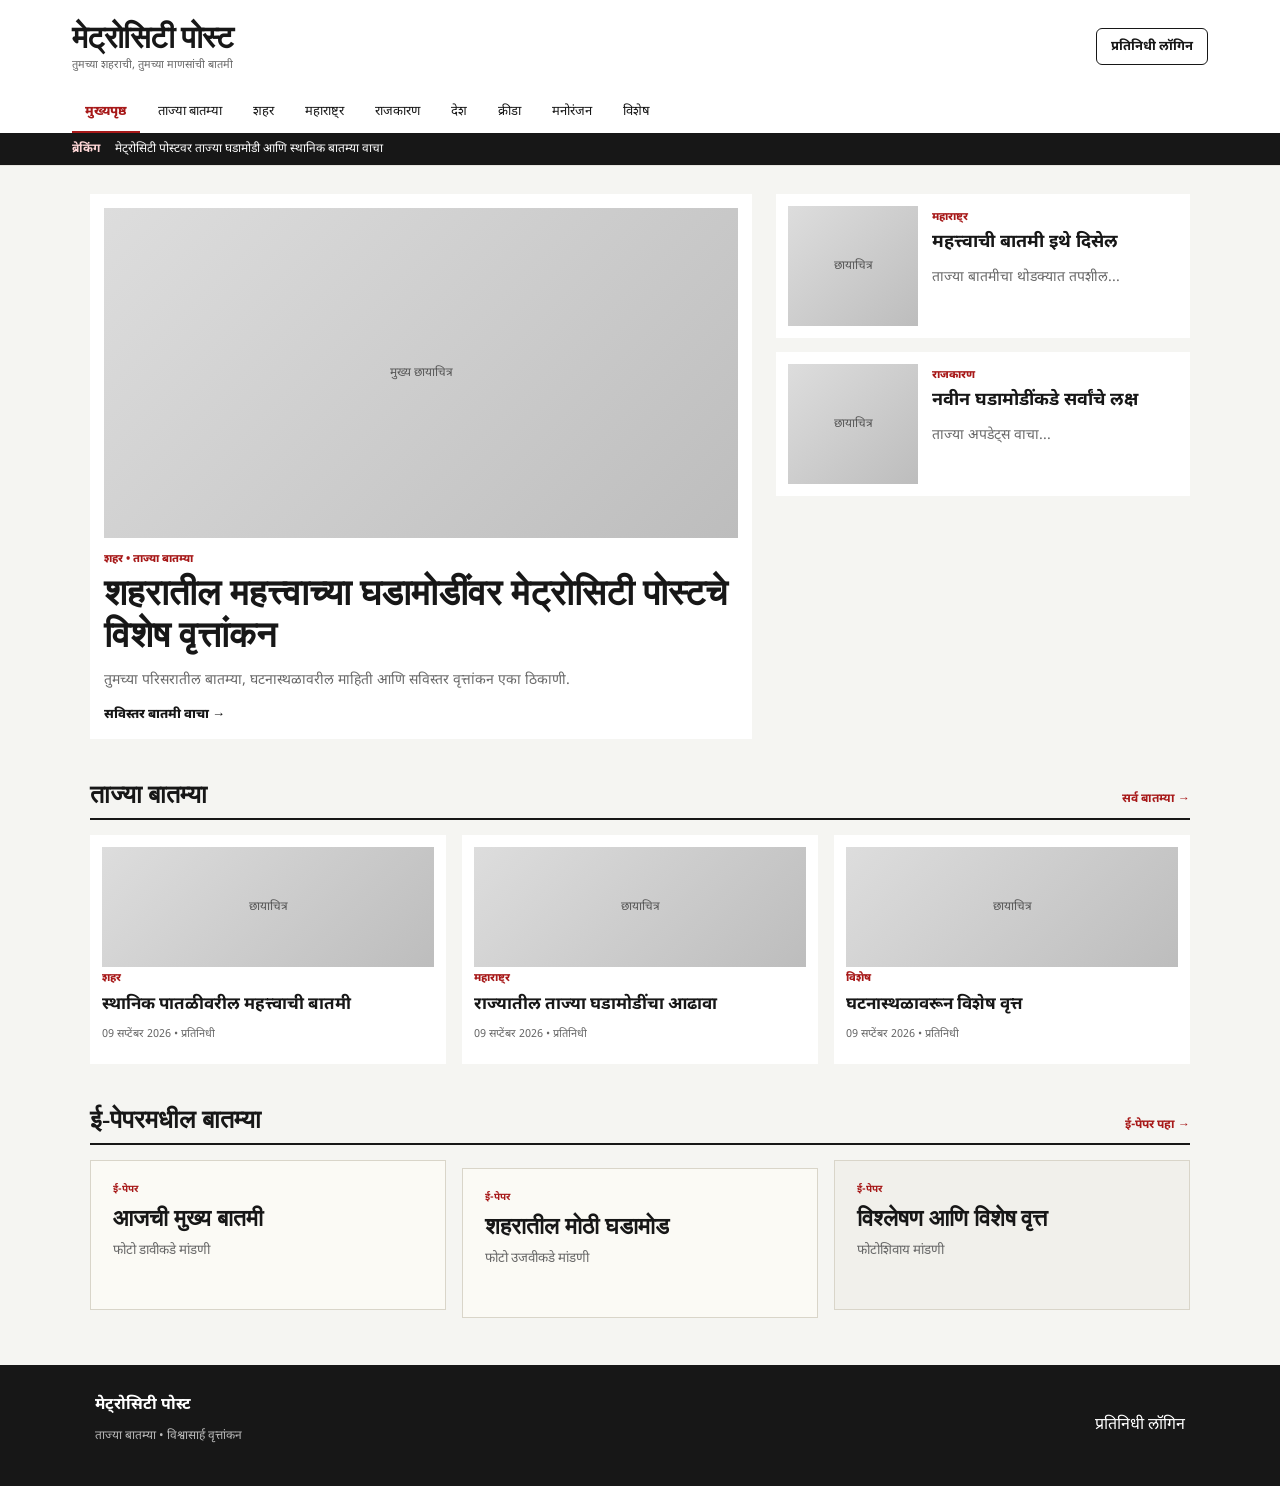
==== index.html @ 1b4fdc9a "Add files via upload" ====
<!doctype html>
<html lang="mr">
<head>
  <meta charset="utf-8">
  <meta name="viewport" content="width=device-width, initial-scale=1">
  <title>मेट्रोसिटी पोस्ट — ताज्या मराठी बातम्या</title>
  <meta name="description" content="मेट्रोसिटी पोस्ट — ताज्या मराठी बातम्या, ई-पेपर आणि सविस्तर वृत्तांकन.">
  <link rel="stylesheet" href="styles.css">
</head>
<body>
<header class="site-header">
  <div class="topbar">
    <button class="menu-btn" aria-label="मेनू" onclick="document.body.classList.toggle('nav-open')">☰</button>
    <a class="brand" href="index.html">
      <span class="brand-main">मेट्रोसिटी पोस्ट</span>
      <span class="brand-tag">तुमच्या शहराची, तुमच्या माणसांची बातमी</span>
    </a>
    <a class="reporter-btn" href="login.html">प्रतिनिधी लॉगिन</a>
  </div>
  <nav class="nav">
    <a class="active" href="index.html">मुख्यपृष्ठ</a>
    <a href="#">ताज्या बातम्या</a><a href="#">शहर</a><a href="#">महाराष्ट्र</a>
    <a href="#">राजकारण</a><a href="#">देश</a><a href="#">क्रीडा</a>
    <a href="#">मनोरंजन</a><a href="#">विशेष</a>
  </nav>
  <div class="breaking"><b>ब्रेकिंग</b><span>मेट्रोसिटी पोस्टवर ताज्या घडामोडी आणि स्थानिक बातम्या वाचा</span></div>
</header>

<main class="container">
  <section class="hero-grid">
    <article class="lead-card">
      <div class="photo-placeholder tall">मुख्य छायाचित्र</div>
      <div class="eyebrow">शहर • ताज्या बातम्या</div>
      <h1>शहरातील महत्त्वाच्या घडामोडींवर मेट्रोसिटी पोस्टचे विशेष वृत्तांकन</h1>
      <p>तुमच्या परिसरातील बातम्या, घटनास्थळावरील माहिती आणि सविस्तर वृत्तांकन एका ठिकाणी.</p>
      <a class="read-link" href="article.html">सविस्तर बातमी वाचा →</a>
    </article>
    <div class="side-news">
      <article class="mini-card"><div class="photo-placeholder">छायाचित्र</div><div><span class="eyebrow">महाराष्ट्र</span><h2>महत्त्वाची बातमी इथे दिसेल</h2><p>ताज्या बातमीचा थोडक्यात तपशील...</p></div></article>
      <article class="mini-card"><div class="photo-placeholder">छायाचित्र</div><div><span class="eyebrow">राजकारण</span><h2>नवीन घडामोडींकडे सर्वांचे लक्ष</h2><p>ताज्या अपडेट्स वाचा...</p></div></article>
    </div>
  </section>

  <section class="section">
    <div class="section-head"><h2>ताज्या बातम्या</h2><a href="#">सर्व बातम्या →</a></div>
    <div class="news-grid">
      <article class="news-card"><div class="photo-placeholder">छायाचित्र</div><span class="eyebrow">शहर</span><h3>स्थानिक पातळीवरील महत्त्वाची बातमी</h3><p>09 सप्टेंबर 2026 • प्रतिनिधी</p></article>
      <article class="news-card"><div class="photo-placeholder">छायाचित्र</div><span class="eyebrow">महाराष्ट्र</span><h3>राज्यातील ताज्या घडामोडींचा आढावा</h3><p>09 सप्टेंबर 2026 • प्रतिनिधी</p></article>
      <article class="news-card"><div class="photo-placeholder">छायाचित्र</div><span class="eyebrow">विशेष</span><h3>घटनास्थळावरून विशेष वृत्त</h3><p>09 सप्टेंबर 2026 • प्रतिनिधी</p></article>
    </div>
  </section>

  <section class="section">
    <div class="section-head"><h2>ई-पेपरमधील बातम्या</h2><a href="#">ई-पेपर पहा →</a></div>
    <div class="paper-strip">
      <div class="paper-mini"><span>ई-पेपर</span><strong>आजची मुख्य बातमी</strong><small>फोटो डावीकडे मांडणी</small></div>
      <div class="paper-mini alt"><span>ई-पेपर</span><strong>शहरातील मोठी घडामोड</strong><small>फोटो उजवीकडे मांडणी</small></div>
      <div class="paper-mini no-photo"><span>ई-पेपर</span><strong>विश्लेषण आणि विशेष वृत्त</strong><small>फोटोशिवाय मांडणी</small></div>
    </div>
  </section>
</main>

<footer><div><strong>मेट्रोसिटी पोस्ट</strong><p>ताज्या बातम्या • विश्वासार्ह वृत्तांकन</p></div><a href="login.html">प्रतिनिधी लॉगिन</a></footer>
<script src="script.js"></script>
</body>
</html>
---- styles.css ----
@import url('https://fonts.googleapis.com/css2?family=Noto+Sans+Devanagari:wght@400;500;600;700;800&display=swap');
:root{--ink:#171717;--muted:#686868;--line:#e7e5e0;--paper:#fbfaf5;--accent:#a71919;--bg:#f5f5f2}
*{box-sizing:border-box}body{margin:0;background:var(--bg);color:var(--ink);font-family:"Noto Sans Devanagari",sans-serif}a{text-decoration:none;color:inherit}.site-header{background:#fff;border-bottom:1px solid var(--line);position:sticky;top:0;z-index:10}.topbar{max-width:1180px;margin:auto;min-height:92px;display:flex;align-items:center;justify-content:space-between;padding:16px 22px}.brand{display:flex;flex-direction:column}.brand-main{font-family:Georgia,serif;font-size:31px;font-weight:800;letter-spacing:-1px}.brand-tag{font-size:11px;color:var(--muted);margin-top:2px}.reporter-btn,.admin-head>a{border:1px solid var(--ink);padding:9px 14px;border-radius:6px;font-size:13px;font-weight:700}.nav{max-width:1180px;margin:auto;display:flex;gap:5px;overflow:auto;padding:0 22px}.nav a{white-space:nowrap;padding:11px 13px;font-size:13px}.nav a.active{color:var(--accent);font-weight:800;border-bottom:2px solid var(--accent)}.breaking{background:var(--ink);color:#fff;display:flex;gap:15px;padding:8px calc((100% - 1136px)/2);font-size:12px}.breaking b{color:#ffd7d7}.container{max-width:1136px;margin:28px auto;padding:0 18px}.hero-grid{display:grid;grid-template-columns:1.6fr 1fr;gap:24px}.lead-card{background:#fff;padding:14px}.photo-placeholder{background:linear-gradient(135deg,#ddd,#bdbdbd);min-height:120px;display:grid;place-items:center;color:#555;font-size:12px}.tall{height:330px}.eyebrow{font-size:11px;color:var(--accent);font-weight:800;margin-top:14px}.lead-card h1{font-family:Georgia,serif;font-size:36px;line-height:1.16;margin:7px 0}.lead-card p,.mini-card p{color:var(--muted);font-size:14px}.read-link{font-size:13px;font-weight:800}.side-news{display:flex;flex-direction:column;gap:14px}.mini-card{background:#fff;padding:12px;display:grid;grid-template-columns:130px 1fr;gap:14px}.mini-card h2{font-size:18px;line-height:1.3;margin:4px 0}.section{margin-top:42px}.section-head{display:flex;justify-content:space-between;align-items:center;border-bottom:2px solid var(--ink);margin-bottom:15px}.section-head h2{font-family:Georgia,serif;margin:0 0 8px;font-size:25px}.section-head a{font-size:12px;color:var(--accent);font-weight:700}.news-grid{display:grid;grid-template-columns:repeat(3,1fr);gap:16px}.news-card{background:#fff;padding:12px}.news-card h3{font-size:17px;line-height:1.35;margin:6px 0}.news-card p{font-size:11px;color:var(--muted)}.paper-strip{display:grid;grid-template-columns:repeat(3,1fr);gap:16px}.paper-mini{background:var(--paper);border:1px solid #d9d5c9;padding:22px;min-height:150px;display:flex;flex-direction:column;gap:10px;font-family:Georgia,serif}.paper-mini span{font:700 10px "Noto Sans Devanagari";color:var(--accent)}.paper-mini strong{font-size:23px}.paper-mini small{font-family:"Noto Sans Devanagari";color:#666}.paper-mini.alt{transform:translateY(8px)}.paper-mini.no-photo{background:#f1f0eb}footer{margin-top:55px;background:#171717;color:#fff;padding:30px max(22px,calc((100% - 1090px)/2));display:flex;justify-content:space-between;align-items:center}footer p{font-size:12px;color:#bbb}.article-wrap{max-width:980px;margin:24px auto;padding:0 18px}.crumb{font-size:11px;color:var(--muted);margin-bottom:15px}.epaper{background:var(--paper);border:1px solid #d6d1c4;padding:30px 38px;box-shadow:0 8px 30px #00000012}.paper-mast{display:flex;justify-content:space-between;align-items:end;gap:15px}.paper-mast span{font:800 36px Georgia,serif}.paper-mast small{font-size:10px;color:#666}.paper-rule{border-top:4px double var(--ink);margin:10px 0 16px}.paper-kicker{font-size:10px;font-weight:800;color:var(--accent)}.epaper h1{font:800 42px/1.12 Georgia,serif;margin:7px 0}.paper-deck{font-size:15px;color:#555;border-bottom:1px solid #ccc;padding-bottom:14px}.paper-layout{display:grid;grid-template-columns:1.05fr 1fr;gap:22px;margin-top:18px}.paper-photo{min-height:270px;background:linear-gradient(135deg,#cfcfcf,#999);display:grid;place-items:center;color:#444;font-size:12px}.paper-copy{columns:2;column-gap:20px;font-family:Georgia,serif;font-size:15px;line-height:1.6}.paper-copy p{margin-top:0}.paper-meta{border-top:1px solid #bbb;margin-top:18px;padding-top:8px;font-size:10px}.share-row{display:flex;gap:8px;margin:15px 0}.share-row button,.admin-title button{border:1px solid #ccc;background:#fff;padding:9px 13px;border-radius:5px;font-family:inherit}.blog-article{background:#fff;padding:30px 34px}.blog-article h2{font:800 34px/1.25 Georgia,serif;margin:5px 0}.byline{font-size:12px;color:var(--muted)}.article-photo{height:330px;margin:20px 0}.blog-article p{font-size:16px;line-height:1.9}.related{margin-bottom:40px}.menu-btn{display:none}.login-page{min-height:100vh;display:grid;place-items:center;padding:20px}.login-card{background:#fff;width:min(420px,100%);padding:34px;border:1px solid var(--line);box-shadow:0 15px 45px #00000010}.login-brand{margin-bottom:30px}.login-card h1{font:800 29px Georgia,serif}.login-card p{color:var(--muted);font-size:13px}.login-card label,.editor label{display:block;font-size:12px;font-weight:700;margin:18px 0}.login-card input,.editor input,.editor select,.editor textarea{width:100%;margin-top:7px;padding:12px;border:1px solid #ccc;border-radius:5px;font:inherit;background:#fff}.primary{background:var(--ink);color:#fff;border:0;padding:12px 18px;border-radius:5px;font-family:inherit;font-weight:800;cursor:pointer}.login-card .primary{width:100%;margin:10px 0 20px}.login-card small{font-size:10px;color:#888}.admin-head{height:78px;background:#fff;border-bottom:1px solid var(--line);padding:0 24px;display:flex;align-items:center;justify-content:space-between}.admin-wrap{max-width:900px;margin:35px auto;padding:0 18px}.admin-title{display:flex;justify-content:space-between;align-items:center;margin-bottom:20px}.admin-title h1{font:800 32px Georgia,serif;margin:3px 0}.editor{background:#fff;padding:25px;border:1px solid var(--line)}.two{display:grid;grid-template-columns:1fr 1fr;gap:16px}.editor textarea{resize:vertical}fieldset{border:1px solid #ddd;padding:15px}.radio{display:inline-flex!important;align-items:center;gap:6px;margin:5px 15px 5px 0!important}.radio input{width:auto!important;margin:0!important}.publish-row{margin-top:20px}
@media(max-width:720px){.topbar{min-height:76px;padding:12px 15px}.brand-main{font-size:24px}.brand-tag{font-size:9px}.reporter-btn{font-size:10px;padding:8px}.menu-btn{display:block;background:none;border:0;font-size:22px}.nav{display:none;padding:8px 15px;flex-wrap:wrap}.nav-open .nav{display:flex}.nav a{padding:7px 9px}.breaking{padding:8px 15px}.container{margin-top:18px;padding:0 12px}.hero-grid{grid-template-columns:1fr}.tall{height:230px}.lead-card h1{font-size:28px}.mini-card{grid-template-columns:105px 1fr}.news-grid,.paper-strip{grid-template-columns:1fr}.paper-mini.alt{transform:none}.paper-mast{display:block}.paper-mast span{font-size:28px}.paper-mast small{display:block;margin-top:5px}.epaper{padding:18px 16px}.epaper h1{font-size:31px}.paper-layout{grid-template-columns:1fr}.paper-copy{columns:1}.paper-photo{min-height:210px}.blog-article{padding:22px 17px}.blog-article h2{font-size:27px}.article-photo{height:230px}.two{grid-template-columns:1fr}footer{padding:25px 18px}.admin-head{padding:0 15px}.admin-head .brand-main{font-size:21px}}
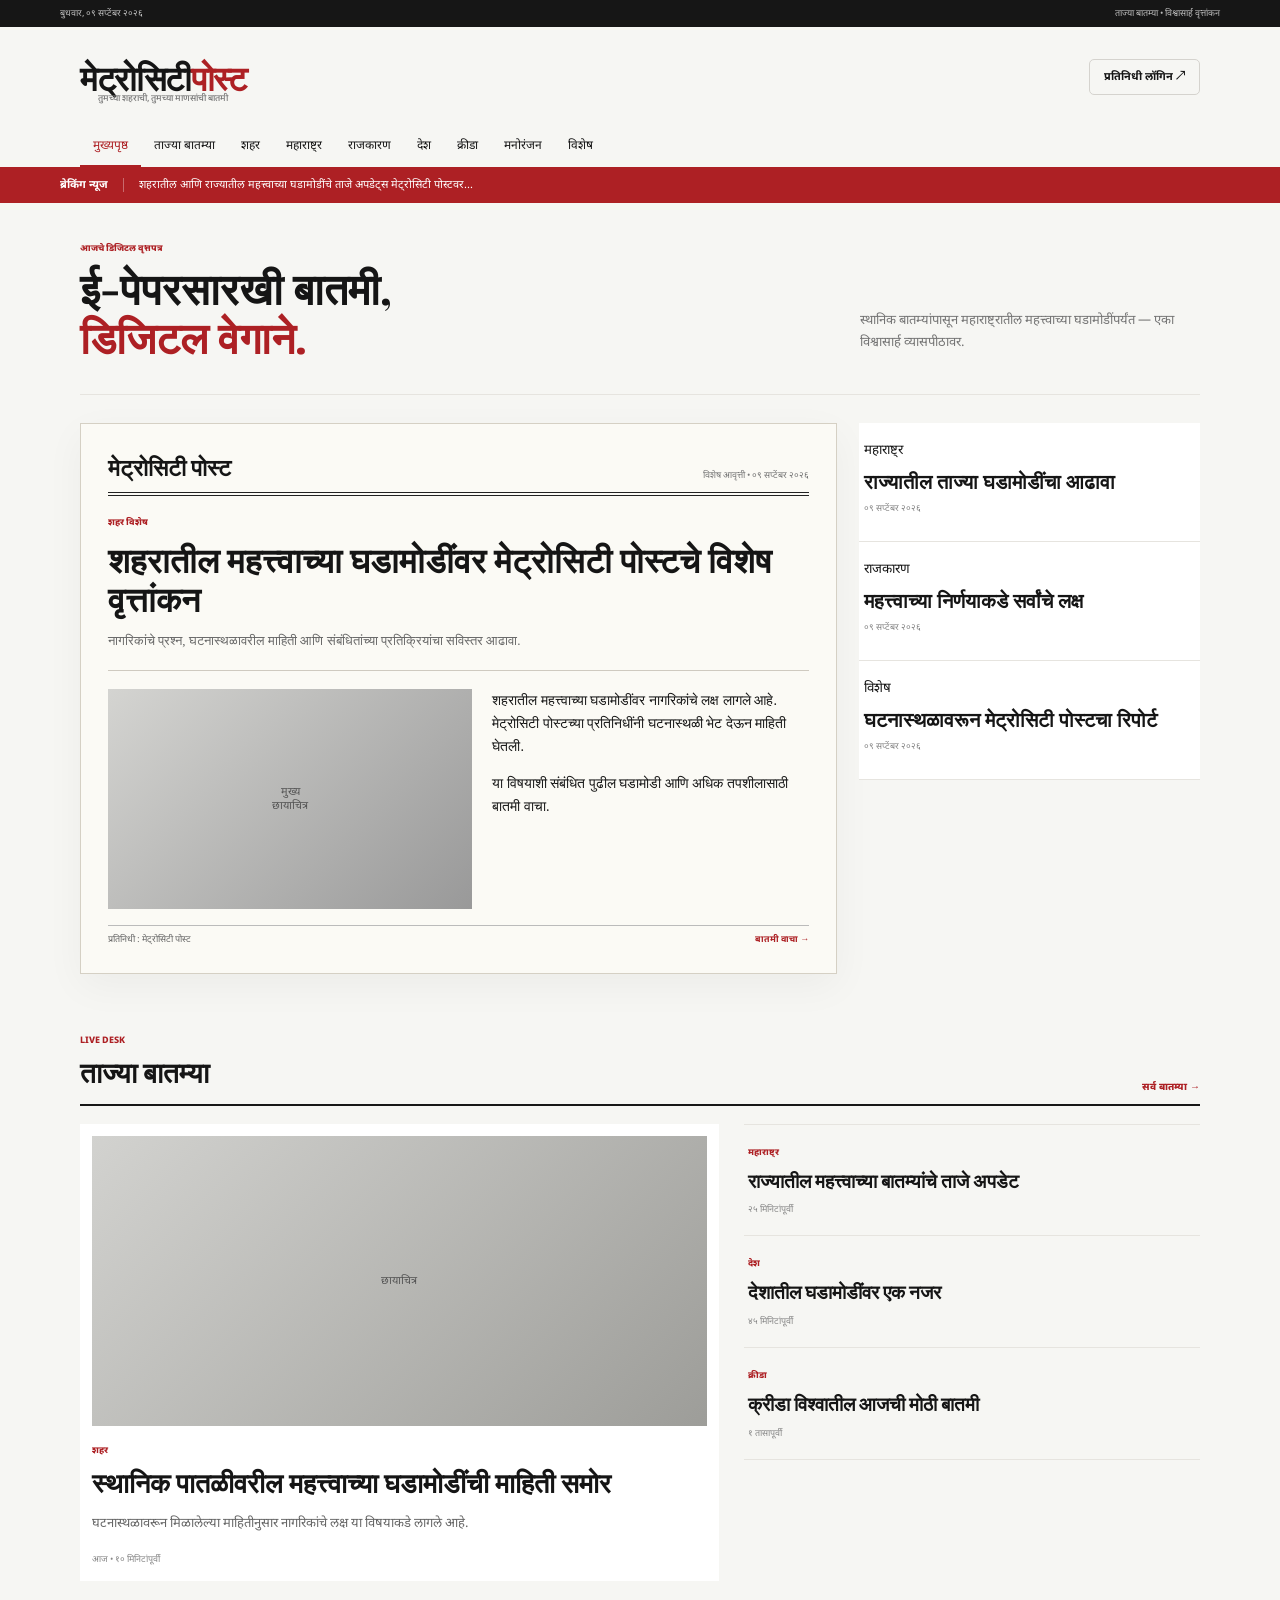
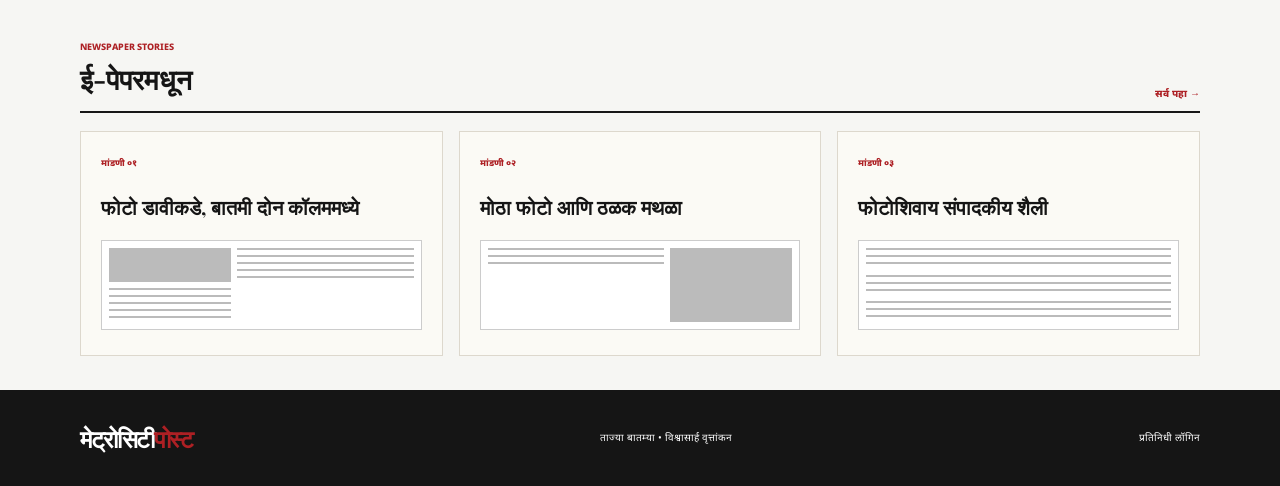
==== commit 32004835: "Add files via upload" ====
--- a/index.html
+++ b/index.html
@@ -1,66 +1,7 @@
-<!doctype html>
-<html lang="mr">
-<head>
-  <meta charset="utf-8">
-  <meta name="viewport" content="width=device-width, initial-scale=1">
-  <title>मेट्रोसिटी पोस्ट — ताज्या मराठी बातम्या</title>
-  <meta name="description" content="मेट्रोसिटी पोस्ट — ताज्या मराठी बातम्या, ई-पेपर आणि सविस्तर वृत्तांकन.">
-  <link rel="stylesheet" href="styles.css">
-</head>
-<body>
-<header class="site-header">
-  <div class="topbar">
-    <button class="menu-btn" aria-label="मेनू" onclick="document.body.classList.toggle('nav-open')">☰</button>
-    <a class="brand" href="index.html">
-      <span class="brand-main">मेट्रोसिटी पोस्ट</span>
-      <span class="brand-tag">तुमच्या शहराची, तुमच्या माणसांची बातमी</span>
-    </a>
-    <a class="reporter-btn" href="login.html">प्रतिनिधी लॉगिन</a>
-  </div>
-  <nav class="nav">
-    <a class="active" href="index.html">मुख्यपृष्ठ</a>
-    <a href="#">ताज्या बातम्या</a><a href="#">शहर</a><a href="#">महाराष्ट्र</a>
-    <a href="#">राजकारण</a><a href="#">देश</a><a href="#">क्रीडा</a>
-    <a href="#">मनोरंजन</a><a href="#">विशेष</a>
-  </nav>
-  <div class="breaking"><b>ब्रेकिंग</b><span>मेट्रोसिटी पोस्टवर ताज्या घडामोडी आणि स्थानिक बातम्या वाचा</span></div>
-</header>
-
-<main class="container">
-  <section class="hero-grid">
-    <article class="lead-card">
-      <div class="photo-placeholder tall">मुख्य छायाचित्र</div>
-      <div class="eyebrow">शहर • ताज्या बातम्या</div>
-      <h1>शहरातील महत्त्वाच्या घडामोडींवर मेट्रोसिटी पोस्टचे विशेष वृत्तांकन</h1>
-      <p>तुमच्या परिसरातील बातम्या, घटनास्थळावरील माहिती आणि सविस्तर वृत्तांकन एका ठिकाणी.</p>
-      <a class="read-link" href="article.html">सविस्तर बातमी वाचा →</a>
-    </article>
-    <div class="side-news">
-      <article class="mini-card"><div class="photo-placeholder">छायाचित्र</div><div><span class="eyebrow">महाराष्ट्र</span><h2>महत्त्वाची बातमी इथे दिसेल</h2><p>ताज्या बातमीचा थोडक्यात तपशील...</p></div></article>
-      <article class="mini-card"><div class="photo-placeholder">छायाचित्र</div><div><span class="eyebrow">राजकारण</span><h2>नवीन घडामोडींकडे सर्वांचे लक्ष</h2><p>ताज्या अपडेट्स वाचा...</p></div></article>
-    </div>
-  </section>
-
-  <section class="section">
-    <div class="section-head"><h2>ताज्या बातम्या</h2><a href="#">सर्व बातम्या →</a></div>
-    <div class="news-grid">
-      <article class="news-card"><div class="photo-placeholder">छायाचित्र</div><span class="eyebrow">शहर</span><h3>स्थानिक पातळीवरील महत्त्वाची बातमी</h3><p>09 सप्टेंबर 2026 • प्रतिनिधी</p></article>
-      <article class="news-card"><div class="photo-placeholder">छायाचित्र</div><span class="eyebrow">महाराष्ट्र</span><h3>राज्यातील ताज्या घडामोडींचा आढावा</h3><p>09 सप्टेंबर 2026 • प्रतिनिधी</p></article>
-      <article class="news-card"><div class="photo-placeholder">छायाचित्र</div><span class="eyebrow">विशेष</span><h3>घटनास्थळावरून विशेष वृत्त</h3><p>09 सप्टेंबर 2026 • प्रतिनिधी</p></article>
-    </div>
-  </section>
-
-  <section class="section">
-    <div class="section-head"><h2>ई-पेपरमधील बातम्या</h2><a href="#">ई-पेपर पहा →</a></div>
-    <div class="paper-strip">
-      <div class="paper-mini"><span>ई-पेपर</span><strong>आजची मुख्य बातमी</strong><small>फोटो डावीकडे मांडणी</small></div>
-      <div class="paper-mini alt"><span>ई-पेपर</span><strong>शहरातील मोठी घडामोड</strong><small>फोटो उजवीकडे मांडणी</small></div>
-      <div class="paper-mini no-photo"><span>ई-पेपर</span><strong>विश्लेषण आणि विशेष वृत्त</strong><small>फोटोशिवाय मांडणी</small></div>
-    </div>
-  </section>
-</main>
-
-<footer><div><strong>मेट्रोसिटी पोस्ट</strong><p>ताज्या बातम्या • विश्वासार्ह वृत्तांकन</p></div><a href="login.html">प्रतिनिधी लॉगिन</a></footer>
-<script src="script.js"></script>
-</body>
-</html>+<!doctype html><html lang="mr"><head><meta charset="utf-8"><meta name="viewport" content="width=device-width,initial-scale=1"><title>मेट्रोसिटी पोस्ट | ताज्या मराठी बातम्या</title><link rel="stylesheet" href="styles.css"></head><body>
+<header><div class="utility"><span>बुधवार, ०९ सप्टेंबर २०२६</span><span>ताज्या बातम्या • विश्वासार्ह वृत्तांकन</span></div><div class="mast"><button class="menu" onclick="document.body.classList.toggle('open')">☰</button><a class="logo" href="index.html"><span>मेट्रोसिटी</span><b>पोस्ट</b><small>तुमच्या शहराची, तुमच्या माणसांची बातमी</small></a><a class="login" href="login.html">प्रतिनिधी लॉगिन ↗</a></div><nav><a class="active" href="#">मुख्यपृष्ठ</a><a href="#">ताज्या बातम्या</a><a href="#">शहर</a><a href="#">महाराष्ट्र</a><a href="#">राजकारण</a><a href="#">देश</a><a href="#">क्रीडा</a><a href="#">मनोरंजन</a><a href="#">विशेष</a></nav><div class="breaking"><strong>ब्रेकिंग न्यूज</strong><span>शहरातील आणि राज्यातील महत्त्वाच्या घडामोडींचे ताजे अपडेट्स मेट्रोसिटी पोस्टवर...</span></div></header>
+<main><section class="intro"><div><small>आजचे डिजिटल वृत्तपत्र</small><h1>ई-पेपरसारखी बातमी,<br><em>डिजिटल वेगाने.</em></h1></div><p>स्थानिक बातम्यांपासून महाराष्ट्रातील महत्त्वाच्या घडामोडींपर्यंत — एका विश्वासार्ह व्यासपीठावर.</p></section>
+<section class="featured"><article class="paper" onclick="location.href='article.html'"><div class="paperhead"><b>मेट्रोसिटी पोस्ट</b><span>विशेष आवृत्ती • ०९ सप्टेंबर २०२६</span></div><hr><small>शहर विशेष</small><h2>शहरातील महत्त्वाच्या घडामोडींवर मेट्रोसिटी पोस्टचे विशेष वृत्तांकन</h2><p>नागरिकांचे प्रश्न, घटनास्थळावरील माहिती आणि संबंधितांच्या प्रतिक्रियांचा सविस्तर आढावा.</p><div class="paperbody"><div class="ph">मुख्य<br>छायाचित्र</div><div><p>शहरातील महत्त्वाच्या घडामोडींवर नागरिकांचे लक्ष लागले आहे. मेट्रोसिटी पोस्टच्या प्रतिनिधींनी घटनास्थळी भेट देऊन माहिती घेतली.</p><p>या विषयाशी संबंधित पुढील घडामोडी आणि अधिक तपशीलासाठी बातमी वाचा.</p></div></div><footer>प्रतिनिधी : मेट्रोसिटी पोस्ट <b>बातमी वाचा →</b></footer></article><aside><article><small>महाराष्ट्र</small><h3>राज्यातील ताज्या घडामोडींचा आढावा</h3><p>०९ सप्टेंबर २०२६</p></article><article><small>राजकारण</small><h3>महत्त्वाच्या निर्णयाकडे सर्वांचे लक्ष</h3><p>०९ सप्टेंबर २०२६</p></article><article><small>विशेष</small><h3>घटनास्थळावरून मेट्रोसिटी पोस्टचा रिपोर्ट</h3><p>०९ सप्टेंबर २०२६</p></article></aside></section>
+<section class="section"><div class="head"><div><small>LIVE DESK</small><h2>ताज्या बातम्या</h2></div><a href="#">सर्व बातम्या →</a></div><div class="latest"><article class="latestmain"><div class="photo">छायाचित्र</div><small>शहर</small><h3>स्थानिक पातळीवरील महत्त्वाच्या घडामोडींची माहिती समोर</h3><p>घटनास्थळावरून मिळालेल्या माहितीनुसार नागरिकांचे लक्ष या विषयाकडे लागले आहे.</p><span>आज • १० मिनिटांपूर्वी</span></article><div class="list"><article><small>महाराष्ट्र</small><h3>राज्यातील महत्त्वाच्या बातम्यांचे ताजे अपडेट</h3><span>२५ मिनिटांपूर्वी</span></article><article><small>देश</small><h3>देशातील घडामोडींवर एक नजर</h3><span>४५ मिनिटांपूर्वी</span></article><article><small>क्रीडा</small><h3>क्रीडा विश्वातील आजची मोठी बातमी</h3><span>१ तासापूर्वी</span></article></div></div></section>
+<section class="section"><div class="head"><div><small>NEWSPAPER STORIES</small><h2>ई-पेपरमधून</h2></div><a href="#">सर्व पहा →</a></div><div class="cards"><article><small>मांडणी ०१</small><h3>फोटो डावीकडे, बातमी दोन कॉलममध्ये</h3><div class="mini"><i></i><b></b><b></b></div></article><article><small>मांडणी ०२</small><h3>मोठा फोटो आणि ठळक मथळा</h3><div class="mini right"><i></i><b></b></div></article><article><small>मांडणी ०३</small><h3>फोटोशिवाय संपादकीय शैली</h3><div class="mini text"><b></b><b></b><b></b></div></article></div></section></main>
+<footer class="sitefoot"><div class="logo"><span>मेट्रोसिटी</span><b>पोस्ट</b></div><div>ताज्या बातम्या • विश्वासार्ह वृत्तांकन</div><a href="login.html">प्रतिनिधी लॉगिन</a></footer><script src="script.js"></script></body></html>
--- a/styles.css
+++ b/styles.css
@@ -1,4 +1,2 @@
-@import url('https://fonts.googleapis.com/css2?family=Noto+Sans+Devanagari:wght@400;500;600;700;800&display=swap');
-:root{--ink:#171717;--muted:#686868;--line:#e7e5e0;--paper:#fbfaf5;--accent:#a71919;--bg:#f5f5f2}
-*{box-sizing:border-box}body{margin:0;background:var(--bg);color:var(--ink);font-family:"Noto Sans Devanagari",sans-serif}a{text-decoration:none;color:inherit}.site-header{background:#fff;border-bottom:1px solid var(--line);position:sticky;top:0;z-index:10}.topbar{max-width:1180px;margin:auto;min-height:92px;display:flex;align-items:center;justify-content:space-between;padding:16px 22px}.brand{display:flex;flex-direction:column}.brand-main{font-family:Georgia,serif;font-size:31px;font-weight:800;letter-spacing:-1px}.brand-tag{font-size:11px;color:var(--muted);margin-top:2px}.reporter-btn,.admin-head>a{border:1px solid var(--ink);padding:9px 14px;border-radius:6px;font-size:13px;font-weight:700}.nav{max-width:1180px;margin:auto;display:flex;gap:5px;overflow:auto;padding:0 22px}.nav a{white-space:nowrap;padding:11px 13px;font-size:13px}.nav a.active{color:var(--accent);font-weight:800;border-bottom:2px solid var(--accent)}.breaking{background:var(--ink);color:#fff;display:flex;gap:15px;padding:8px calc((100% - 1136px)/2);font-size:12px}.breaking b{color:#ffd7d7}.container{max-width:1136px;margin:28px auto;padding:0 18px}.hero-grid{display:grid;grid-template-columns:1.6fr 1fr;gap:24px}.lead-card{background:#fff;padding:14px}.photo-placeholder{background:linear-gradient(135deg,#ddd,#bdbdbd);min-height:120px;display:grid;place-items:center;color:#555;font-size:12px}.tall{height:330px}.eyebrow{font-size:11px;color:var(--accent);font-weight:800;margin-top:14px}.lead-card h1{font-family:Georgia,serif;font-size:36px;line-height:1.16;margin:7px 0}.lead-card p,.mini-card p{color:var(--muted);font-size:14px}.read-link{font-size:13px;font-weight:800}.side-news{display:flex;flex-direction:column;gap:14px}.mini-card{background:#fff;padding:12px;display:grid;grid-template-columns:130px 1fr;gap:14px}.mini-card h2{font-size:18px;line-height:1.3;margin:4px 0}.section{margin-top:42px}.section-head{display:flex;justify-content:space-between;align-items:center;border-bottom:2px solid var(--ink);margin-bottom:15px}.section-head h2{font-family:Georgia,serif;margin:0 0 8px;font-size:25px}.section-head a{font-size:12px;color:var(--accent);font-weight:700}.news-grid{display:grid;grid-template-columns:repeat(3,1fr);gap:16px}.news-card{background:#fff;padding:12px}.news-card h3{font-size:17px;line-height:1.35;margin:6px 0}.news-card p{font-size:11px;color:var(--muted)}.paper-strip{display:grid;grid-template-columns:repeat(3,1fr);gap:16px}.paper-mini{background:var(--paper);border:1px solid #d9d5c9;padding:22px;min-height:150px;display:flex;flex-direction:column;gap:10px;font-family:Georgia,serif}.paper-mini span{font:700 10px "Noto Sans Devanagari";color:var(--accent)}.paper-mini strong{font-size:23px}.paper-mini small{font-family:"Noto Sans Devanagari";color:#666}.paper-mini.alt{transform:translateY(8px)}.paper-mini.no-photo{background:#f1f0eb}footer{margin-top:55px;background:#171717;color:#fff;padding:30px max(22px,calc((100% - 1090px)/2));display:flex;justify-content:space-between;align-items:center}footer p{font-size:12px;color:#bbb}.article-wrap{max-width:980px;margin:24px auto;padding:0 18px}.crumb{font-size:11px;color:var(--muted);margin-bottom:15px}.epaper{background:var(--paper);border:1px solid #d6d1c4;padding:30px 38px;box-shadow:0 8px 30px #00000012}.paper-mast{display:flex;justify-content:space-between;align-items:end;gap:15px}.paper-mast span{font:800 36px Georgia,serif}.paper-mast small{font-size:10px;color:#666}.paper-rule{border-top:4px double var(--ink);margin:10px 0 16px}.paper-kicker{font-size:10px;font-weight:800;color:var(--accent)}.epaper h1{font:800 42px/1.12 Georgia,serif;margin:7px 0}.paper-deck{font-size:15px;color:#555;border-bottom:1px solid #ccc;padding-bottom:14px}.paper-layout{display:grid;grid-template-columns:1.05fr 1fr;gap:22px;margin-top:18px}.paper-photo{min-height:270px;background:linear-gradient(135deg,#cfcfcf,#999);display:grid;place-items:center;color:#444;font-size:12px}.paper-copy{columns:2;column-gap:20px;font-family:Georgia,serif;font-size:15px;line-height:1.6}.paper-copy p{margin-top:0}.paper-meta{border-top:1px solid #bbb;margin-top:18px;padding-top:8px;font-size:10px}.share-row{display:flex;gap:8px;margin:15px 0}.share-row button,.admin-title button{border:1px solid #ccc;background:#fff;padding:9px 13px;border-radius:5px;font-family:inherit}.blog-article{background:#fff;padding:30px 34px}.blog-article h2{font:800 34px/1.25 Georgia,serif;margin:5px 0}.byline{font-size:12px;color:var(--muted)}.article-photo{height:330px;margin:20px 0}.blog-article p{font-size:16px;line-height:1.9}.related{margin-bottom:40px}.menu-btn{display:none}.login-page{min-height:100vh;display:grid;place-items:center;padding:20px}.login-card{background:#fff;width:min(420px,100%);padding:34px;border:1px solid var(--line);box-shadow:0 15px 45px #00000010}.login-brand{margin-bottom:30px}.login-card h1{font:800 29px Georgia,serif}.login-card p{color:var(--muted);font-size:13px}.login-card label,.editor label{display:block;font-size:12px;font-weight:700;margin:18px 0}.login-card input,.editor input,.editor select,.editor textarea{width:100%;margin-top:7px;padding:12px;border:1px solid #ccc;border-radius:5px;font:inherit;background:#fff}.primary{background:var(--ink);color:#fff;border:0;padding:12px 18px;border-radius:5px;font-family:inherit;font-weight:800;cursor:pointer}.login-card .primary{width:100%;margin:10px 0 20px}.login-card small{font-size:10px;color:#888}.admin-head{height:78px;background:#fff;border-bottom:1px solid var(--line);padding:0 24px;display:flex;align-items:center;justify-content:space-between}.admin-wrap{max-width:900px;margin:35px auto;padding:0 18px}.admin-title{display:flex;justify-content:space-between;align-items:center;margin-bottom:20px}.admin-title h1{font:800 32px Georgia,serif;margin:3px 0}.editor{background:#fff;padding:25px;border:1px solid var(--line)}.two{display:grid;grid-template-columns:1fr 1fr;gap:16px}.editor textarea{resize:vertical}fieldset{border:1px solid #ddd;padding:15px}.radio{display:inline-flex!important;align-items:center;gap:6px;margin:5px 15px 5px 0!important}.radio input{width:auto!important;margin:0!important}.publish-row{margin-top:20px}
-@media(max-width:720px){.topbar{min-height:76px;padding:12px 15px}.brand-main{font-size:24px}.brand-tag{font-size:9px}.reporter-btn{font-size:10px;padding:8px}.menu-btn{display:block;background:none;border:0;font-size:22px}.nav{display:none;padding:8px 15px;flex-wrap:wrap}.nav-open .nav{display:flex}.nav a{padding:7px 9px}.breaking{padding:8px 15px}.container{margin-top:18px;padding:0 12px}.hero-grid{grid-template-columns:1fr}.tall{height:230px}.lead-card h1{font-size:28px}.mini-card{grid-template-columns:105px 1fr}.news-grid,.paper-strip{grid-template-columns:1fr}.paper-mini.alt{transform:none}.paper-mast{display:block}.paper-mast span{font-size:28px}.paper-mast small{display:block;margin-top:5px}.epaper{padding:18px 16px}.epaper h1{font-size:31px}.paper-layout{grid-template-columns:1fr}.paper-copy{columns:1}.paper-photo{min-height:210px}.blog-article{padding:22px 17px}.blog-article h2{font-size:27px}.article-photo{height:230px}.two{grid-template-columns:1fr}footer{padding:25px 18px}.admin-head{padding:0 15px}.admin-head .brand-main{font-size:21px}}
+@import url("https://fonts.googleapis.com/css2?family=Noto+Sans+Devanagari:wght@400;500;600;700;800&family=Playfair+Display:wght@600;700;800&display=swap");:root{--ink:#151515;--red:#ad2024;--muted:#747474;--line:#e6e4df;--paper:#fbfaf5}*{box-sizing:border-box}body{margin:0;background:#f6f6f3;color:var(--ink);font-family:"Noto Sans Devanagari",sans-serif}a{text-decoration:none;color:inherit}.utility{height:27px;background:#161616;color:#bbb;display:flex;justify-content:space-between;padding:0 max(15px,calc((100% - 1160px)/2));align-items:center;font-size:9px}.mast{height:100px;max-width:1160px;margin:auto;padding:15px 20px;display:flex;align-items:center;justify-content:space-between}.logo{font:800 34px "Playfair Display",Georgia,serif;letter-spacing:-1.5px;position:relative}.logo span{font-weight:600}.logo b{color:var(--red)}.logo small{position:absolute;left:50%;top:39px;transform:translateX(-50%);white-space:nowrap;font:500 9px "Noto Sans Devanagari";color:#777;letter-spacing:0}.login{border:1px solid #d5d3ce;padding:10px 14px;border-radius:5px;font-size:11px;font-weight:700}.menu{display:none;background:none;border:0;font-size:22px}nav{max-width:1160px;margin:auto;display:flex;overflow:auto;padding:0 20px}nav a{padding:11px 13px;font-size:12px;border-bottom:2px solid transparent;white-space:nowrap}nav a.active,nav a:hover{color:var(--red);border-color:var(--red)}.breaking{height:36px;background:var(--red);color:#fff;display:flex;align-items:center;padding:0 max(15px,calc((100% - 1160px)/2));font-size:11px}.breaking strong{padding-right:15px;border-right:1px solid #fff5}.breaking span{padding-left:15px;overflow:hidden;white-space:nowrap;text-overflow:ellipsis}main{max-width:1160px;margin:auto;padding:34px 20px}.intro{display:flex;justify-content:space-between;align-items:end;border-bottom:1px solid var(--line);padding-bottom:27px}.intro small,.section small,.paper>small,.epaper>small,.featured-side small,.latestmain>small,.list small,.cards small,.related small{color:var(--red);font-size:9px;font-weight:800}.intro h1{font:800 43px/1.15 "Playfair Display",Georgia,serif;margin:5px 0}.intro em{color:var(--red);font-style:normal}.intro p{max-width:340px;color:var(--muted);font-size:13px;line-height:1.7}.featured{display:grid;grid-template-columns:2fr .9fr;gap:22px;margin-top:28px}.paper,.epaper{background:var(--paper);border:1px solid #d5d0c4;padding:27px;box-shadow:0 12px 38px #0000000b}.paper{cursor:pointer}.paperhead{display:flex;justify-content:space-between;align-items:end;font-family:"Playfair Display",Georgia,serif}.paperhead b{font-size:23px}.paperhead span{font:9px "Noto Sans Devanagari";color:#777}hr{border:0;border-top:4px double #222;margin:10px 0 15px}.paper h2{font:800 34px/1.15 "Playfair Display",Georgia,serif;margin:8px 0}.paper>p{font:13px/1.6 Georgia,serif;color:#666}.paperbody{display:grid;grid-template-columns:1.15fr 1fr;gap:20px;border-top:1px solid #cfcac0;padding-top:18px;margin-top:18px}.ph{min-height:220px;background:linear-gradient(135deg,#d4d4d1,#999);display:grid;place-items:center;text-align:center;color:#555;font-size:11px}.paperbody p,.columns p{font:14px/1.65 Georgia,serif;margin-top:0}.paper footer,.epaper footer{border-top:1px solid #bbb;margin-top:16px;padding-top:8px;font-size:9px;color:#666}.paper footer b{float:right;color:var(--red)}.featured aside article{background:#fff;padding:17px 5px;border-bottom:1px solid var(--line)}.featured aside h3{font:700 20px/1.35 "Playfair Display",Georgia,serif;margin:6px 0}.featured aside p{font-size:9px;color:#888}.section{margin-top:55px}.head{display:flex;justify-content:space-between;align-items:end;border-bottom:2px solid #171717;padding-bottom:10px;margin-bottom:18px}.head h2{font:800 28px "Playfair Display",Georgia,serif;margin:3px 0}.head>a{font-size:10px;color:var(--red);font-weight:800}.latest{display:grid;grid-template-columns:1.4fr 1fr;gap:25px}.latestmain{background:#fff;padding:12px}.photo{background:linear-gradient(135deg,#d2d2cf,#9d9d99);display:grid;place-items:center;color:#555;font-size:11px}.latestmain .photo{height:290px;margin-bottom:13px}.latestmain h3{font:800 27px/1.3 "Playfair Display",Georgia,serif;margin:5px 0}.latestmain p{font-size:13px;color:#666;line-height:1.7}.latestmain>span,.list span{font-size:9px;color:#888}.list{border-top:1px solid var(--line)}.list article{padding:16px 4px;border-bottom:1px solid var(--line)}.list h3{font:700 19px/1.4 "Playfair Display",Georgia,serif;margin:5px 0}.cards{display:grid;grid-template-columns:repeat(3,1fr);gap:16px}.cards article{background:var(--paper);border:1px solid #ddd8cd;padding:20px;min-height:225px}.cards h3{font:700 20px/1.35 "Playfair Display",Georgia,serif}.mini{height:90px;border:1px solid #ccc;background:#fff;display:grid;grid-template-columns:40% 1fr;gap:6px;padding:7px}.mini i{background:#bbb}.mini b{background:repeating-linear-gradient(to bottom,#bbb 0 2px,transparent 2px 7px)}.mini.right{grid-template-columns:1fr 40%}.mini.right i{grid-column:2;grid-row:1/4}.mini.text{grid-template-columns:1fr}.sitefoot{background:#151515;color:#fff;padding:32px max(20px,calc((100% - 1120px)/2));display:flex;justify-content:space-between;align-items:center;font-size:10px}.sitefoot .logo{font-size:24px}.article{max-width:1000px}.crumb{font-size:10px;color:#777;margin-bottom:15px}.epaper{padding:35px 40px}.epaper h1{font:800 47px/1.13 "Playfair Display",Georgia,serif;margin:7px 0}.dek{font:15px/1.6 Georgia,serif;color:#555;border-bottom:1px solid #c9c5bb;padding-bottom:17px}.newspaperbody{display:grid;grid-template-columns:1.1fr 1fr;gap:25px;margin-top:20px}.ph.big{min-height:330px}.columns{columns:2;column-gap:25px}.epaper footer span{float:right}.share{display:flex;gap:8px;margin:16px 0}.share button{background:#fff;border:1px solid #d6d4cf;padding:9px 13px;border-radius:5px;font-size:11px}.normal{background:#fff;padding:35px}.normal>small{color:var(--red);font-size:9px;font-weight:800}.normal h2{font:800 34px/1.25 "Playfair Display",Georgia,serif;margin:7px 0}.meta{font-size:10px;color:#888;border-bottom:1px solid var(--line);padding-bottom:14px}.articlephoto{height:350px;margin:22px 0}.normal p{max-width:760px;font-size:16px;line-height:2;color:#333}.related{display:grid;grid-template-columns:1fr 1fr;gap:16px}.related article{background:#fff;padding:22px}.related h3{font:700 20px "Playfair Display",Georgia,serif}
+@media(max-width:760px){.utility{padding:0 12px}.utility span:last-child{display:none}.mast{height:82px;padding:12px 14px}.menu{display:block}.logo{font-size:27px}.logo small{top:31px;font-size:7px}.login{font-size:9px;padding:8px}nav{display:none;flex-wrap:wrap;padding:6px 12px}.open nav{display:flex}nav a{padding:7px 8px}.breaking{padding:0 12px}.breaking span{padding-left:10px}main{padding:24px 12px}.intro{display:block}.intro h1{font-size:35px}.intro p{font-size:12px}.featured,.latest,.newspaperbody{grid-template-columns:1fr}.paper{padding:18px}.paper h2{font-size:27px}.paperbody{grid-template-columns:1fr}.featured aside{display:grid;grid-template-columns:1fr 1fr;gap:10px}.featured aside article{padding:12px}.featured aside article:last-child{grid-column:1/-1}.section{margin-top:38px}.head h2{font-size:24px}.latestmain h3{font-size:24px}.latestmain .photo{height:220px}.cards{grid-template-columns:1fr}.epaper{padding:20px 16px}.epaper h1{font-size:34px}.columns{columns:1;font-size:14px}.ph.big{min-height:230px}.normal{padding:23px 17px}.normal h2{font-size:28px}.articlephoto{height:230px}.normal p{font-size:15px;line-height:1.9}.related{grid-template-columns:1fr}.sitefoot{display:block}.sitefoot .logo{display:block;margin-bottom:10px}}
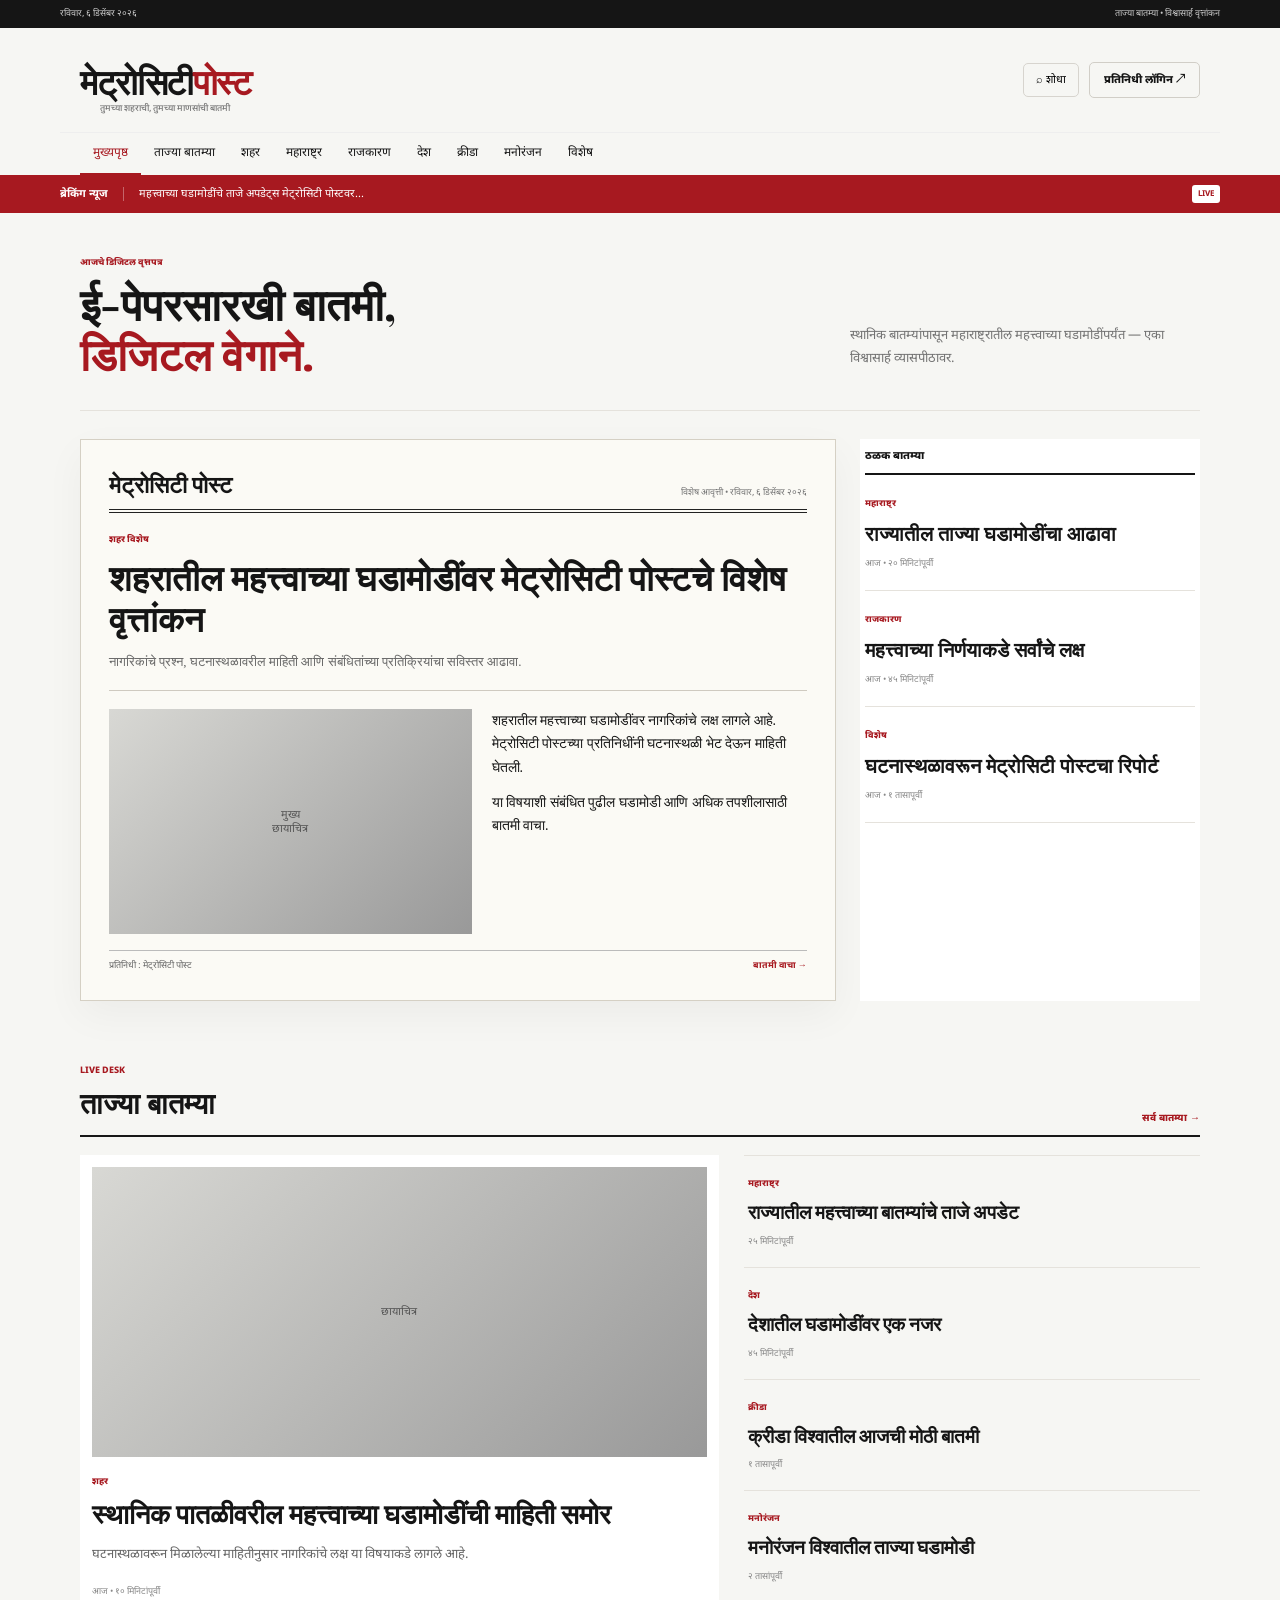
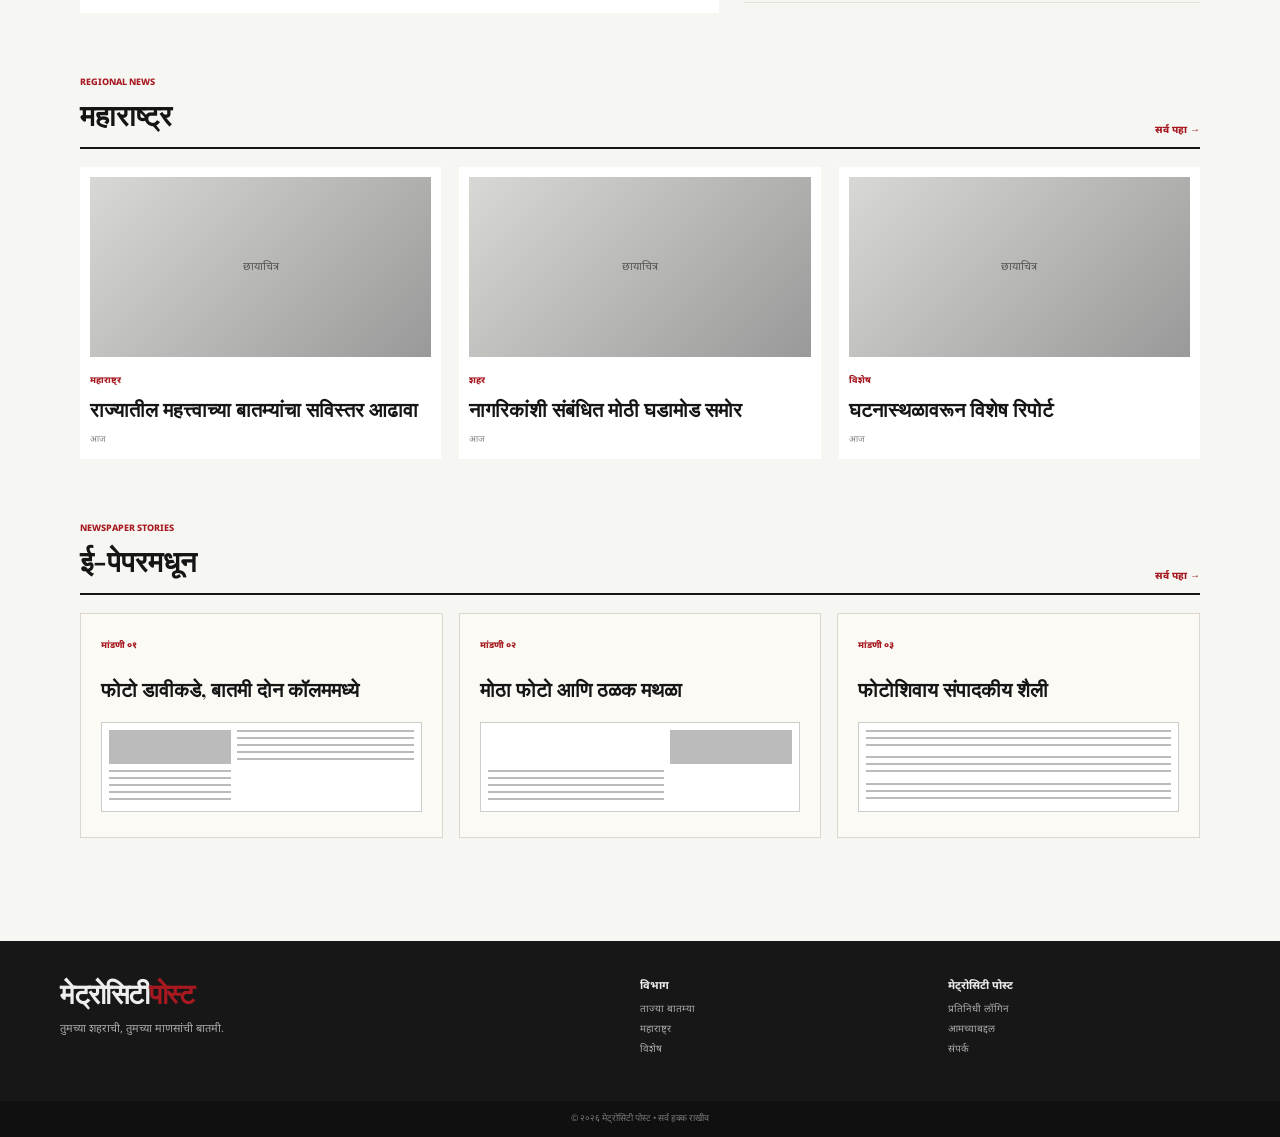
==== commit 06303249: "Add files via upload" ====
--- a/index.html
+++ b/index.html
@@ -1,7 +1,8 @@
-<!doctype html><html lang="mr"><head><meta charset="utf-8"><meta name="viewport" content="width=device-width,initial-scale=1"><title>मेट्रोसिटी पोस्ट | ताज्या मराठी बातम्या</title><link rel="stylesheet" href="styles.css"></head><body>
-<header><div class="utility"><span>बुधवार, ०९ सप्टेंबर २०२६</span><span>ताज्या बातम्या • विश्वासार्ह वृत्तांकन</span></div><div class="mast"><button class="menu" onclick="document.body.classList.toggle('open')">☰</button><a class="logo" href="index.html"><span>मेट्रोसिटी</span><b>पोस्ट</b><small>तुमच्या शहराची, तुमच्या माणसांची बातमी</small></a><a class="login" href="login.html">प्रतिनिधी लॉगिन ↗</a></div><nav><a class="active" href="#">मुख्यपृष्ठ</a><a href="#">ताज्या बातम्या</a><a href="#">शहर</a><a href="#">महाराष्ट्र</a><a href="#">राजकारण</a><a href="#">देश</a><a href="#">क्रीडा</a><a href="#">मनोरंजन</a><a href="#">विशेष</a></nav><div class="breaking"><strong>ब्रेकिंग न्यूज</strong><span>शहरातील आणि राज्यातील महत्त्वाच्या घडामोडींचे ताजे अपडेट्स मेट्रोसिटी पोस्टवर...</span></div></header>
+<!doctype html><html lang="mr"><head><meta charset="utf-8"><meta name="viewport" content="width=device-width,initial-scale=1"><meta name="description" content="मेट्रोसिटी पोस्ट — ताज्या मराठी बातम्या, स्थानिक घडामोडी आणि महाराष्ट्रातील विश्वसनीय वृत्तांकन."><title>मेट्रोसिटी पोस्ट | ताज्या मराठी बातम्या</title><link rel="stylesheet" href="styles.css"></head><body>
+<header class="site-header"><div class="utility"><span data-current-date>आजची तारीख</span><span>ताज्या बातम्या • विश्वासार्ह वृत्तांकन</span></div><div class="mast"><button class="menu" aria-label="मेनू" onclick="document.body.classList.toggle('open')">☰</button><a class="logo" href="index.html"><span>मेट्रोसिटी</span><b>पोस्ट</b><small>तुमच्या शहराची, तुमच्या माणसांची बातमी</small></a><div class="head-actions"><button class="search-btn" onclick="toggleSearch()">⌕ <span>शोधा</span></button><a class="login" href="login.html">प्रतिनिधी लॉगिन ↗</a></div></div><div class="searchbox"><input aria-label="बातमी शोधा" placeholder="बातमी, शहर किंवा विषय शोधा..."><button>शोधा</button></div><nav><a class="active" href="index.html">मुख्यपृष्ठ</a><a href="#latest">ताज्या बातम्या</a><a href="#city">शहर</a><a href="#maharashtra">महाराष्ट्र</a><a href="#politics">राजकारण</a><a href="#country">देश</a><a href="#sports">क्रीडा</a><a href="#entertainment">मनोरंजन</a><a href="#special">विशेष</a></nav><div class="breaking"><strong>ब्रेकिंग न्यूज</strong><span>महत्त्वाच्या घडामोडींचे ताजे अपडेट्स मेट्रोसिटी पोस्टवर...</span><b>LIVE</b></div></header>
 <main><section class="intro"><div><small>आजचे डिजिटल वृत्तपत्र</small><h1>ई-पेपरसारखी बातमी,<br><em>डिजिटल वेगाने.</em></h1></div><p>स्थानिक बातम्यांपासून महाराष्ट्रातील महत्त्वाच्या घडामोडींपर्यंत — एका विश्वासार्ह व्यासपीठावर.</p></section>
-<section class="featured"><article class="paper" onclick="location.href='article.html'"><div class="paperhead"><b>मेट्रोसिटी पोस्ट</b><span>विशेष आवृत्ती • ०९ सप्टेंबर २०२६</span></div><hr><small>शहर विशेष</small><h2>शहरातील महत्त्वाच्या घडामोडींवर मेट्रोसिटी पोस्टचे विशेष वृत्तांकन</h2><p>नागरिकांचे प्रश्न, घटनास्थळावरील माहिती आणि संबंधितांच्या प्रतिक्रियांचा सविस्तर आढावा.</p><div class="paperbody"><div class="ph">मुख्य<br>छायाचित्र</div><div><p>शहरातील महत्त्वाच्या घडामोडींवर नागरिकांचे लक्ष लागले आहे. मेट्रोसिटी पोस्टच्या प्रतिनिधींनी घटनास्थळी भेट देऊन माहिती घेतली.</p><p>या विषयाशी संबंधित पुढील घडामोडी आणि अधिक तपशीलासाठी बातमी वाचा.</p></div></div><footer>प्रतिनिधी : मेट्रोसिटी पोस्ट <b>बातमी वाचा →</b></footer></article><aside><article><small>महाराष्ट्र</small><h3>राज्यातील ताज्या घडामोडींचा आढावा</h3><p>०९ सप्टेंबर २०२६</p></article><article><small>राजकारण</small><h3>महत्त्वाच्या निर्णयाकडे सर्वांचे लक्ष</h3><p>०९ सप्टेंबर २०२६</p></article><article><small>विशेष</small><h3>घटनास्थळावरून मेट्रोसिटी पोस्टचा रिपोर्ट</h3><p>०९ सप्टेंबर २०२६</p></article></aside></section>
-<section class="section"><div class="head"><div><small>LIVE DESK</small><h2>ताज्या बातम्या</h2></div><a href="#">सर्व बातम्या →</a></div><div class="latest"><article class="latestmain"><div class="photo">छायाचित्र</div><small>शहर</small><h3>स्थानिक पातळीवरील महत्त्वाच्या घडामोडींची माहिती समोर</h3><p>घटनास्थळावरून मिळालेल्या माहितीनुसार नागरिकांचे लक्ष या विषयाकडे लागले आहे.</p><span>आज • १० मिनिटांपूर्वी</span></article><div class="list"><article><small>महाराष्ट्र</small><h3>राज्यातील महत्त्वाच्या बातम्यांचे ताजे अपडेट</h3><span>२५ मिनिटांपूर्वी</span></article><article><small>देश</small><h3>देशातील घडामोडींवर एक नजर</h3><span>४५ मिनिटांपूर्वी</span></article><article><small>क्रीडा</small><h3>क्रीडा विश्वातील आजची मोठी बातमी</h3><span>१ तासापूर्वी</span></article></div></div></section>
-<section class="section"><div class="head"><div><small>NEWSPAPER STORIES</small><h2>ई-पेपरमधून</h2></div><a href="#">सर्व पहा →</a></div><div class="cards"><article><small>मांडणी ०१</small><h3>फोटो डावीकडे, बातमी दोन कॉलममध्ये</h3><div class="mini"><i></i><b></b><b></b></div></article><article><small>मांडणी ०२</small><h3>मोठा फोटो आणि ठळक मथळा</h3><div class="mini right"><i></i><b></b></div></article><article><small>मांडणी ०३</small><h3>फोटोशिवाय संपादकीय शैली</h3><div class="mini text"><b></b><b></b><b></b></div></article></div></section></main>
-<footer class="sitefoot"><div class="logo"><span>मेट्रोसिटी</span><b>पोस्ट</b></div><div>ताज्या बातम्या • विश्वासार्ह वृत्तांकन</div><a href="login.html">प्रतिनिधी लॉगिन</a></footer><script src="script.js"></script></body></html>+<section class="hero-grid"><article class="hero-paper" onclick="location.href='article.html'"><div class="paperhead"><b>मेट्रोसिटी पोस्ट</b><span>विशेष आवृत्ती • <span data-current-date></span></span></div><hr><small>शहर विशेष</small><h2>शहरातील महत्त्वाच्या घडामोडींवर मेट्रोसिटी पोस्टचे विशेष वृत्तांकन</h2><p class="lead">नागरिकांचे प्रश्न, घटनास्थळावरील माहिती आणि संबंधितांच्या प्रतिक्रियांचा सविस्तर आढावा.</p><div class="hero-paper-body"><div class="news-photo"><span>मुख्य<br>छायाचित्र</span></div><div class="columns"><p>शहरातील महत्त्वाच्या घडामोडींवर नागरिकांचे लक्ष लागले आहे. मेट्रोसिटी पोस्टच्या प्रतिनिधींनी घटनास्थळी भेट देऊन माहिती घेतली.</p><p>या विषयाशी संबंधित पुढील घडामोडी आणि अधिक तपशीलासाठी बातमी वाचा.</p></div></div><div class="paper-foot">प्रतिनिधी : मेट्रोसिटी पोस्ट <b>बातमी वाचा →</b></div></article><aside class="side-news"><div class="side-title">ठळक बातम्या</div><article><small>महाराष्ट्र</small><h3>राज्यातील ताज्या घडामोडींचा आढावा</h3><time>आज • २० मिनिटांपूर्वी</time></article><article><small>राजकारण</small><h3>महत्त्वाच्या निर्णयाकडे सर्वांचे लक्ष</h3><time>आज • ४५ मिनिटांपूर्वी</time></article><article><small>विशेष</small><h3>घटनास्थळावरून मेट्रोसिटी पोस्टचा रिपोर्ट</h3><time>आज • १ तासापूर्वी</time></article></aside></section>
+<section class="section" id="latest"><div class="head"><div><small>LIVE DESK</small><h2>ताज्या बातम्या</h2></div><a href="#">सर्व बातम्या →</a></div><div class="latest"><article class="latestmain"><div class="photo photo-large">छायाचित्र</div><small>शहर</small><h3>स्थानिक पातळीवरील महत्त्वाच्या घडामोडींची माहिती समोर</h3><p>घटनास्थळावरून मिळालेल्या माहितीनुसार नागरिकांचे लक्ष या विषयाकडे लागले आहे.</p><time>आज • १० मिनिटांपूर्वी</time></article><div class="list"><article><small>महाराष्ट्र</small><h3>राज्यातील महत्त्वाच्या बातम्यांचे ताजे अपडेट</h3><time>२५ मिनिटांपूर्वी</time></article><article><small>देश</small><h3>देशातील घडामोडींवर एक नजर</h3><time>४५ मिनिटांपूर्वी</time></article><article><small>क्रीडा</small><h3>क्रीडा विश्वातील आजची मोठी बातमी</h3><time>१ तासापूर्वी</time></article><article><small>मनोरंजन</small><h3>मनोरंजन विश्वातील ताज्या घडामोडी</h3><time>२ तासांपूर्वी</time></article></div></div></section>
+<section class="section category-row" id="maharashtra"><div class="head"><div><small>REGIONAL NEWS</small><h2>महाराष्ट्र</h2></div><a href="#">सर्व पहा →</a></div><div class="three-news"><article><div class="photo">छायाचित्र</div><small>महाराष्ट्र</small><h3>राज्यातील महत्त्वाच्या बातम्यांचा सविस्तर आढावा</h3><time>आज</time></article><article><div class="photo">छायाचित्र</div><small>शहर</small><h3>नागरिकांशी संबंधित मोठी घडामोड समोर</h3><time>आज</time></article><article><div class="photo">छायाचित्र</div><small>विशेष</small><h3>घटनास्थळावरून विशेष रिपोर्ट</h3><time>आज</time></article></div></section>
+<section class="section" id="special"><div class="head"><div><small>NEWSPAPER STORIES</small><h2>ई-पेपरमधून</h2></div><a href="#">सर्व पहा →</a></div><div class="cards"><article><small>मांडणी ०१</small><h3>फोटो डावीकडे, बातमी दोन कॉलममध्ये</h3><div class="mini"><i></i><b></b><b></b></div></article><article><small>मांडणी ०२</small><h3>मोठा फोटो आणि ठळक मथळा</h3><div class="mini right"><i></i><b></b></div></article><article><small>मांडणी ०३</small><h3>फोटोशिवाय संपादकीय शैली</h3><div class="mini text"><b></b><b></b><b></b></div></article></div></section>
+</main><footer class="sitefoot"><div><div class="logo"><span>मेट्रोसिटी</span><b>पोस्ट</b></div><p>तुमच्या शहराची, तुमच्या माणसांची बातमी.</p></div><div><strong>विभाग</strong><a href="#latest">ताज्या बातम्या</a><a href="#maharashtra">महाराष्ट्र</a><a href="#special">विशेष</a></div><div><strong>मेट्रोसिटी पोस्ट</strong><a href="login.html">प्रतिनिधी लॉगिन</a><a href="#">आमच्याबद्दल</a><a href="#">संपर्क</a></div></footer><div class="copyright">© २०२६ मेट्रोसिटी पोस्ट • सर्व हक्क राखीव</div><script src="script.js"></script></body></html>
--- a/styles.css
+++ b/styles.css
@@ -1,2 +1,3 @@
-@import url("https://fonts.googleapis.com/css2?family=Noto+Sans+Devanagari:wght@400;500;600;700;800&family=Playfair+Display:wght@600;700;800&display=swap");:root{--ink:#151515;--red:#ad2024;--muted:#747474;--line:#e6e4df;--paper:#fbfaf5}*{box-sizing:border-box}body{margin:0;background:#f6f6f3;color:var(--ink);font-family:"Noto Sans Devanagari",sans-serif}a{text-decoration:none;color:inherit}.utility{height:27px;background:#161616;color:#bbb;display:flex;justify-content:space-between;padding:0 max(15px,calc((100% - 1160px)/2));align-items:center;font-size:9px}.mast{height:100px;max-width:1160px;margin:auto;padding:15px 20px;display:flex;align-items:center;justify-content:space-between}.logo{font:800 34px "Playfair Display",Georgia,serif;letter-spacing:-1.5px;position:relative}.logo span{font-weight:600}.logo b{color:var(--red)}.logo small{position:absolute;left:50%;top:39px;transform:translateX(-50%);white-space:nowrap;font:500 9px "Noto Sans Devanagari";color:#777;letter-spacing:0}.login{border:1px solid #d5d3ce;padding:10px 14px;border-radius:5px;font-size:11px;font-weight:700}.menu{display:none;background:none;border:0;font-size:22px}nav{max-width:1160px;margin:auto;display:flex;overflow:auto;padding:0 20px}nav a{padding:11px 13px;font-size:12px;border-bottom:2px solid transparent;white-space:nowrap}nav a.active,nav a:hover{color:var(--red);border-color:var(--red)}.breaking{height:36px;background:var(--red);color:#fff;display:flex;align-items:center;padding:0 max(15px,calc((100% - 1160px)/2));font-size:11px}.breaking strong{padding-right:15px;border-right:1px solid #fff5}.breaking span{padding-left:15px;overflow:hidden;white-space:nowrap;text-overflow:ellipsis}main{max-width:1160px;margin:auto;padding:34px 20px}.intro{display:flex;justify-content:space-between;align-items:end;border-bottom:1px solid var(--line);padding-bottom:27px}.intro small,.section small,.paper>small,.epaper>small,.featured-side small,.latestmain>small,.list small,.cards small,.related small{color:var(--red);font-size:9px;font-weight:800}.intro h1{font:800 43px/1.15 "Playfair Display",Georgia,serif;margin:5px 0}.intro em{color:var(--red);font-style:normal}.intro p{max-width:340px;color:var(--muted);font-size:13px;line-height:1.7}.featured{display:grid;grid-template-columns:2fr .9fr;gap:22px;margin-top:28px}.paper,.epaper{background:var(--paper);border:1px solid #d5d0c4;padding:27px;box-shadow:0 12px 38px #0000000b}.paper{cursor:pointer}.paperhead{display:flex;justify-content:space-between;align-items:end;font-family:"Playfair Display",Georgia,serif}.paperhead b{font-size:23px}.paperhead span{font:9px "Noto Sans Devanagari";color:#777}hr{border:0;border-top:4px double #222;margin:10px 0 15px}.paper h2{font:800 34px/1.15 "Playfair Display",Georgia,serif;margin:8px 0}.paper>p{font:13px/1.6 Georgia,serif;color:#666}.paperbody{display:grid;grid-template-columns:1.15fr 1fr;gap:20px;border-top:1px solid #cfcac0;padding-top:18px;margin-top:18px}.ph{min-height:220px;background:linear-gradient(135deg,#d4d4d1,#999);display:grid;place-items:center;text-align:center;color:#555;font-size:11px}.paperbody p,.columns p{font:14px/1.65 Georgia,serif;margin-top:0}.paper footer,.epaper footer{border-top:1px solid #bbb;margin-top:16px;padding-top:8px;font-size:9px;color:#666}.paper footer b{float:right;color:var(--red)}.featured aside article{background:#fff;padding:17px 5px;border-bottom:1px solid var(--line)}.featured aside h3{font:700 20px/1.35 "Playfair Display",Georgia,serif;margin:6px 0}.featured aside p{font-size:9px;color:#888}.section{margin-top:55px}.head{display:flex;justify-content:space-between;align-items:end;border-bottom:2px solid #171717;padding-bottom:10px;margin-bottom:18px}.head h2{font:800 28px "Playfair Display",Georgia,serif;margin:3px 0}.head>a{font-size:10px;color:var(--red);font-weight:800}.latest{display:grid;grid-template-columns:1.4fr 1fr;gap:25px}.latestmain{background:#fff;padding:12px}.photo{background:linear-gradient(135deg,#d2d2cf,#9d9d99);display:grid;place-items:center;color:#555;font-size:11px}.latestmain .photo{height:290px;margin-bottom:13px}.latestmain h3{font:800 27px/1.3 "Playfair Display",Georgia,serif;margin:5px 0}.latestmain p{font-size:13px;color:#666;line-height:1.7}.latestmain>span,.list span{font-size:9px;color:#888}.list{border-top:1px solid var(--line)}.list article{padding:16px 4px;border-bottom:1px solid var(--line)}.list h3{font:700 19px/1.4 "Playfair Display",Georgia,serif;margin:5px 0}.cards{display:grid;grid-template-columns:repeat(3,1fr);gap:16px}.cards article{background:var(--paper);border:1px solid #ddd8cd;padding:20px;min-height:225px}.cards h3{font:700 20px/1.35 "Playfair Display",Georgia,serif}.mini{height:90px;border:1px solid #ccc;background:#fff;display:grid;grid-template-columns:40% 1fr;gap:6px;padding:7px}.mini i{background:#bbb}.mini b{background:repeating-linear-gradient(to bottom,#bbb 0 2px,transparent 2px 7px)}.mini.right{grid-template-columns:1fr 40%}.mini.right i{grid-column:2;grid-row:1/4}.mini.text{grid-template-columns:1fr}.sitefoot{background:#151515;color:#fff;padding:32px max(20px,calc((100% - 1120px)/2));display:flex;justify-content:space-between;align-items:center;font-size:10px}.sitefoot .logo{font-size:24px}.article{max-width:1000px}.crumb{font-size:10px;color:#777;margin-bottom:15px}.epaper{padding:35px 40px}.epaper h1{font:800 47px/1.13 "Playfair Display",Georgia,serif;margin:7px 0}.dek{font:15px/1.6 Georgia,serif;color:#555;border-bottom:1px solid #c9c5bb;padding-bottom:17px}.newspaperbody{display:grid;grid-template-columns:1.1fr 1fr;gap:25px;margin-top:20px}.ph.big{min-height:330px}.columns{columns:2;column-gap:25px}.epaper footer span{float:right}.share{display:flex;gap:8px;margin:16px 0}.share button{background:#fff;border:1px solid #d6d4cf;padding:9px 13px;border-radius:5px;font-size:11px}.normal{background:#fff;padding:35px}.normal>small{color:var(--red);font-size:9px;font-weight:800}.normal h2{font:800 34px/1.25 "Playfair Display",Georgia,serif;margin:7px 0}.meta{font-size:10px;color:#888;border-bottom:1px solid var(--line);padding-bottom:14px}.articlephoto{height:350px;margin:22px 0}.normal p{max-width:760px;font-size:16px;line-height:2;color:#333}.related{display:grid;grid-template-columns:1fr 1fr;gap:16px}.related article{background:#fff;padding:22px}.related h3{font:700 20px "Playfair Display",Georgia,serif}
-@media(max-width:760px){.utility{padding:0 12px}.utility span:last-child{display:none}.mast{height:82px;padding:12px 14px}.menu{display:block}.logo{font-size:27px}.logo small{top:31px;font-size:7px}.login{font-size:9px;padding:8px}nav{display:none;flex-wrap:wrap;padding:6px 12px}.open nav{display:flex}nav a{padding:7px 8px}.breaking{padding:0 12px}.breaking span{padding-left:10px}main{padding:24px 12px}.intro{display:block}.intro h1{font-size:35px}.intro p{font-size:12px}.featured,.latest,.newspaperbody{grid-template-columns:1fr}.paper{padding:18px}.paper h2{font-size:27px}.paperbody{grid-template-columns:1fr}.featured aside{display:grid;grid-template-columns:1fr 1fr;gap:10px}.featured aside article{padding:12px}.featured aside article:last-child{grid-column:1/-1}.section{margin-top:38px}.head h2{font-size:24px}.latestmain h3{font-size:24px}.latestmain .photo{height:220px}.cards{grid-template-columns:1fr}.epaper{padding:20px 16px}.epaper h1{font-size:34px}.columns{columns:1;font-size:14px}.ph.big{min-height:230px}.normal{padding:23px 17px}.normal h2{font-size:28px}.articlephoto{height:230px}.normal p{font-size:15px;line-height:1.9}.related{grid-template-columns:1fr}.sitefoot{display:block}.sitefoot .logo{display:block;margin-bottom:10px}}+@import url("https://fonts.googleapis.com/css2?family=Noto+Sans+Devanagari:wght@400;500;600;700;800&family=Playfair+Display:wght@600;700;800&display=swap");
+:root{--ink:#151515;--red:#a71920;--red2:#c52a31;--muted:#737373;--line:#e5e2dc;--paper:#fbfaf5;--soft:#f4f3ef;--white:#fff}*{box-sizing:border-box}html{scroll-behavior:smooth}body{margin:0;background:#f6f6f3;color:var(--ink);font-family:"Noto Sans Devanagari",sans-serif}a{text-decoration:none;color:inherit}button,input{font:inherit}.utility{height:28px;background:#151515;color:#c8c8c8;display:flex;justify-content:space-between;padding:0 max(18px,calc((100% - 1160px)/2));align-items:center;font-size:9px}.mast{height:104px;max-width:1160px;margin:auto;padding:16px 20px;display:flex;align-items:center;justify-content:space-between}.logo{font:800 35px/1 "Playfair Display",Georgia,serif;letter-spacing:-1.5px;position:relative;display:inline-block}.logo span{font-weight:600}.logo b{color:var(--red)}.logo small{position:absolute;left:50%;top:40px;transform:translateX(-50%);white-space:nowrap;font:500 9px "Noto Sans Devanagari";color:#777;letter-spacing:0}.head-actions{display:flex;align-items:center;gap:10px}.search-btn{background:transparent;border:1px solid #d7d4ce;padding:9px 12px;border-radius:5px;cursor:pointer;font-size:11px}.login{border:1px solid #d1cec7;padding:10px 14px;border-radius:5px;font-size:11px;font-weight:800}.menu{display:none;background:none;border:0;font-size:23px}.searchbox{max-width:1160px;margin:-5px auto 10px;padding:0 20px;display:none;gap:8px}.searchbox.show{display:flex}.searchbox input{flex:1;border:1px solid #d7d4ce;border-radius:6px;padding:11px 13px;background:#fff}.searchbox button{border:0;background:var(--red);color:#fff;border-radius:6px;padding:0 18px;font-weight:700;font-size:11px}nav{max-width:1160px;margin:auto;display:flex;overflow:auto;padding:0 20px;border-top:1px solid #eee}nav a{padding:12px 13px;font-size:12px;border-bottom:2px solid transparent;white-space:nowrap}nav a.active,nav a:hover{color:var(--red);border-color:var(--red)}.breaking{min-height:38px;background:var(--red);color:#fff;display:flex;align-items:center;padding:0 max(18px,calc((100% - 1160px)/2));font-size:11px}.breaking strong{padding-right:15px;border-right:1px solid #ffffff55}.breaking span{padding-left:15px;overflow:hidden;white-space:nowrap;text-overflow:ellipsis;flex:1}.breaking b{font-size:8px;background:#fff;color:var(--red);padding:4px 6px;border-radius:3px}main{max-width:1160px;margin:auto;padding:38px 20px}.intro{display:flex;justify-content:space-between;align-items:end;border-bottom:1px solid var(--line);padding-bottom:27px}.intro small,.section small,.hero-paper>small,.epaper>small,.side-news small,.latestmain>small,.list small,.cards small,.three-news small,.related small{color:var(--red);font-size:9px;font-weight:800}.intro h1{font:800 44px/1.13 "Playfair Display",Georgia,serif;margin:6px 0}.intro em{color:var(--red);font-style:normal}.intro p{max-width:350px;color:var(--muted);font-size:13px;line-height:1.75}.hero-grid{display:grid;grid-template-columns:2fr .9fr;gap:24px;margin-top:28px}.hero-paper,.epaper{background:var(--paper);border:1px solid #d5d0c4;padding:28px;box-shadow:0 14px 38px #0000000b}.hero-paper{cursor:pointer}.paperhead{display:flex;justify-content:space-between;align-items:end;font-family:"Playfair Display",Georgia,serif}.paperhead b{font-size:23px}.paperhead span{font:9px "Noto Sans Devanagari";color:#777}hr{border:0;border-top:4px double #222;margin:10px 0 15px}.hero-paper h2{font:800 35px/1.15 "Playfair Display",Georgia,serif;margin:8px 0}.lead{font:13px/1.65 Georgia,serif;color:#666}.hero-paper-body{display:grid;grid-template-columns:1.15fr 1fr;gap:20px;border-top:1px solid #cfcac0;padding-top:18px;margin-top:18px}.news-photo,.photo{background:linear-gradient(135deg,#d8d8d4,#999);display:grid;place-items:center;text-align:center;color:#555;font-size:11px;overflow:hidden}.news-photo{min-height:225px}.news-photo.big{min-height:300px}.columns p{font:14px/1.65 Georgia,serif;margin:0 0 12px}.paper-foot{border-top:1px solid #bbb;margin-top:16px;padding-top:9px;font-size:9px;color:#666}.paper-foot b{float:right;color:var(--red)}.side-news{background:#fff;padding:0 5px}.side-title{font:800 11px "Noto Sans Devanagari";border-bottom:2px solid #151515;padding:10px 0}.side-news article{padding:17px 0;border-bottom:1px solid var(--line)}.side-news h3{font:700 20px/1.35 "Playfair Display",Georgia,serif;margin:6px 0}.side-news time,.latestmain time,.list time,.three-news time{font-size:9px;color:#888}.section{margin-top:58px}.head{display:flex;justify-content:space-between;align-items:end;border-bottom:2px solid #171717;padding-bottom:10px;margin-bottom:18px}.head h2{font:800 29px "Playfair Display",Georgia,serif;margin:3px 0}.head>a{font-size:10px;color:var(--red);font-weight:800}.latest{display:grid;grid-template-columns:1.4fr 1fr;gap:25px}.latestmain{background:#fff;padding:12px}.photo-large{height:290px;margin-bottom:13px}.latestmain h3{font:800 27px/1.3 "Playfair Display",Georgia,serif;margin:5px 0}.latestmain p{font-size:13px;color:#666;line-height:1.7}.list{border-top:1px solid var(--line)}.list article{padding:16px 4px;border-bottom:1px solid var(--line)}.list h3{font:700 19px/1.4 "Playfair Display",Georgia,serif;margin:5px 0}.three-news{display:grid;grid-template-columns:repeat(3,1fr);gap:18px}.three-news article{background:#fff;padding:10px}.three-news .photo{height:180px;margin-bottom:12px}.three-news h3{font:700 20px/1.4 "Playfair Display",Georgia,serif;margin:5px 0}.cards{display:grid;grid-template-columns:repeat(3,1fr);gap:16px}.cards article{background:var(--paper);border:1px solid #ddd8cd;padding:20px;min-height:225px}.cards h3{font:700 20px/1.35 "Playfair Display",Georgia,serif}.mini{height:90px;border:1px solid #ccc;background:#fff;display:grid;grid-template-columns:40% 1fr;gap:6px;padding:7px}.mini i{background:#bbb}.mini b{background:repeating-linear-gradient(to bottom,#bbb 0 2px,transparent 2px 7px)}.mini.right{grid-template-columns:1fr 40%}.mini.right i{grid-column:2}.mini.text{grid-template-columns:1fr}.related{display:grid;grid-template-columns:repeat(3,1fr);gap:14px}.related article{background:#fff;border:1px solid var(--line);padding:18px}.related h3{font:700 18px/1.4 "Playfair Display",Georgia,serif;margin:7px 0}.article{max-width:1000px}.crumb{font-size:10px;color:#888;margin-bottom:18px}.crumb a{color:var(--red)}.epaper h1{font:800 42px/1.15 "Playfair Display",Georgia,serif;margin:9px 0}.dek{font:16px/1.6 Georgia,serif;color:#666}.newspaperbody{display:grid;grid-template-columns:1.15fr 1fr;gap:22px;margin-top:18px}.share{display:flex;gap:8px;margin:16px 0}.share button{border:1px solid #d6d2ca;background:#fff;border-radius:6px;padding:10px 15px;font-size:11px;font-weight:700;cursor:pointer}.normal{background:#fff;padding:28px;margin-top:22px}.normal h2{font:800 34px/1.25 "Playfair Display",Georgia,serif;margin:7px 0}.meta{font-size:10px;color:#777;border-bottom:1px solid var(--line);padding-bottom:15px}.articlephoto{height:330px;margin:20px 0}.normal p{font-size:16px;line-height:2;color:#333}.sitefoot{background:#171717;color:#eee;margin-top:65px;padding:38px max(20px,calc((100% - 1160px)/2));display:grid;grid-template-columns:2fr 1fr 1fr;gap:35px}.sitefoot .logo{font-size:28px}.sitefoot p{font-size:11px;color:#aaa}.sitefoot strong{display:block;font-size:11px;margin-bottom:10px}.sitefoot a{display:block;font-size:10px;color:#aaa;margin:7px 0}.sitefoot .logo small{display:none}.copyright{background:#101010;color:#777;text-align:center;padding:12px;font-size:9px}
+@media(max-width:760px){.utility{padding:0 12px;height:25px}.utility span:last-child{display:none}.mast{height:83px;padding:12px 14px;gap:10px}.menu{display:block}.logo{font-size:27px}.logo small{font-size:7px;top:32px}.head-actions{margin-left:auto}.search-btn span,.login{display:none}nav{padding:0 8px}nav a{font-size:10px;padding:10px 10px}.breaking{padding:0 12px;font-size:10px}.breaking span{padding-left:9px}.breaking b{display:none}main{padding:25px 13px}.intro{display:block}.intro h1{font-size:34px}.intro p{margin:12px 0 0;font-size:12px}.hero-grid,.latest,.newspaperbody{grid-template-columns:1fr}.hero-paper,.epaper{padding:17px}.hero-paper h2{font-size:28px}.paperhead b{font-size:18px}.paperhead span{font-size:7px}.hero-paper-body{grid-template-columns:1fr}.news-photo{min-height:190px}.side-news{padding-top:15px}.section{margin-top:42px}.head h2{font-size:24px}.latestmain h3{font-size:23px}.photo-large{height:220px}.three-news,.cards,.related{grid-template-columns:1fr}.three-news .photo{height:210px}.cards article{min-height:auto}.epaper h1{font-size:31px}.dek{font-size:14px}.news-photo.big{min-height:220px}.normal{padding:20px 15px}.normal h2{font-size:27px}.articlephoto{height:230px}.normal p{font-size:15px;line-height:1.9}.sitefoot{grid-template-columns:1fr 1fr;padding:30px 18px}.sitefoot>div:first-child{grid-column:1/-1}.open nav{display:flex}}
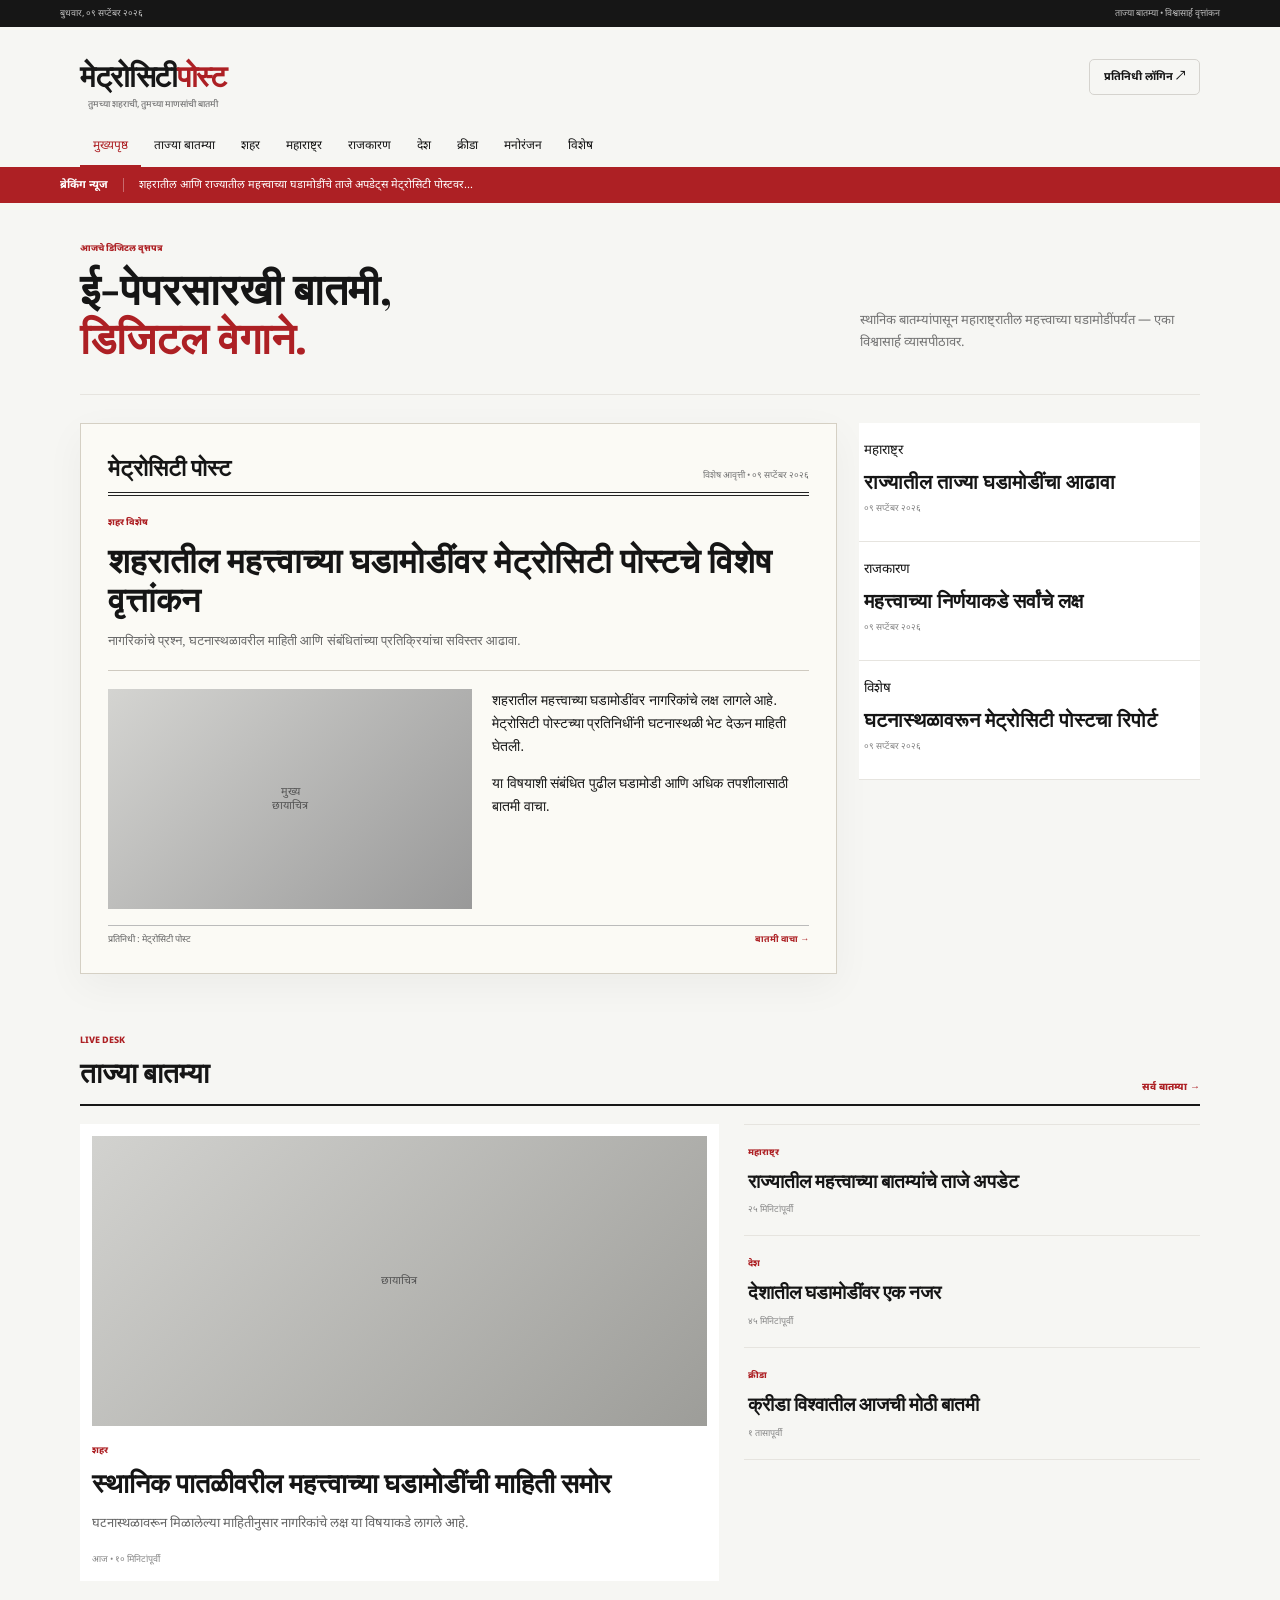
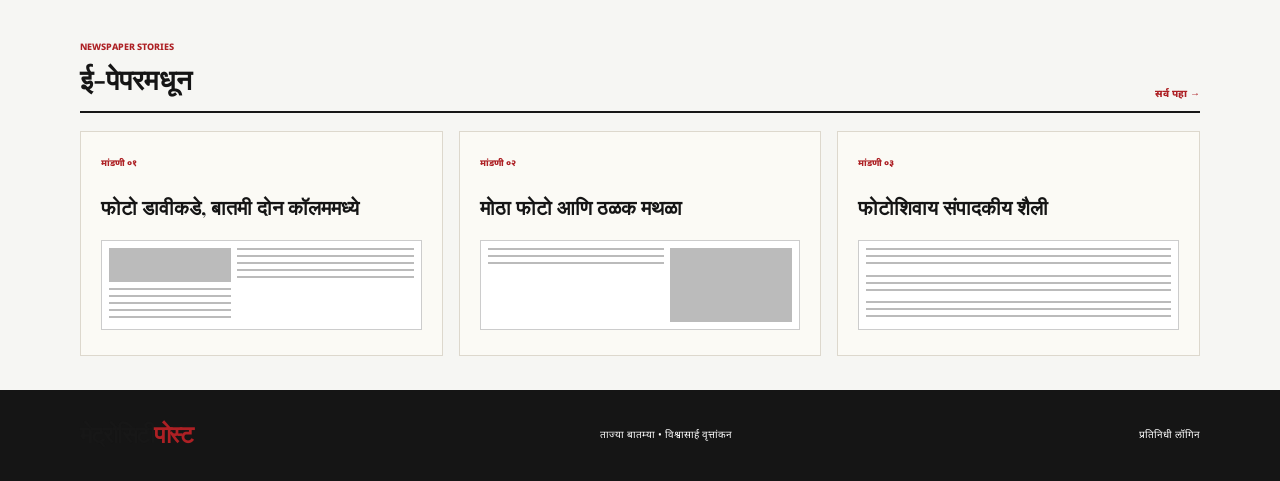
==== commit 219b2538: "Add files via upload" ====
--- a/index.html
+++ b/index.html
@@ -1,8 +1,7 @@
-<!doctype html><html lang="mr"><head><meta charset="utf-8"><meta name="viewport" content="width=device-width,initial-scale=1"><meta name="description" content="मेट्रोसिटी पोस्ट — ताज्या मराठी बातम्या, स्थानिक घडामोडी आणि महाराष्ट्रातील विश्वसनीय वृत्तांकन."><title>मेट्रोसिटी पोस्ट | ताज्या मराठी बातम्या</title><link rel="stylesheet" href="styles.css"></head><body>
-<header class="site-header"><div class="utility"><span data-current-date>आजची तारीख</span><span>ताज्या बातम्या • विश्वासार्ह वृत्तांकन</span></div><div class="mast"><button class="menu" aria-label="मेनू" onclick="document.body.classList.toggle('open')">☰</button><a class="logo" href="index.html"><span>मेट्रोसिटी</span><b>पोस्ट</b><small>तुमच्या शहराची, तुमच्या माणसांची बातमी</small></a><div class="head-actions"><button class="search-btn" onclick="toggleSearch()">⌕ <span>शोधा</span></button><a class="login" href="login.html">प्रतिनिधी लॉगिन ↗</a></div></div><div class="searchbox"><input aria-label="बातमी शोधा" placeholder="बातमी, शहर किंवा विषय शोधा..."><button>शोधा</button></div><nav><a class="active" href="index.html">मुख्यपृष्ठ</a><a href="#latest">ताज्या बातम्या</a><a href="#city">शहर</a><a href="#maharashtra">महाराष्ट्र</a><a href="#politics">राजकारण</a><a href="#country">देश</a><a href="#sports">क्रीडा</a><a href="#entertainment">मनोरंजन</a><a href="#special">विशेष</a></nav><div class="breaking"><strong>ब्रेकिंग न्यूज</strong><span>महत्त्वाच्या घडामोडींचे ताजे अपडेट्स मेट्रोसिटी पोस्टवर...</span><b>LIVE</b></div></header>
+<!doctype html><html lang="mr"><head><meta charset="utf-8"><meta name="viewport" content="width=device-width,initial-scale=1"><title>मेट्रोसिटी पोस्ट | ताज्या मराठी बातम्या</title><link rel="stylesheet" href="styles.css"></head><body>
+<header><div class="utility"><span>बुधवार, ०९ सप्टेंबर २०२६</span><span>ताज्या बातम्या • विश्वासार्ह वृत्तांकन</span></div><div class="mast"><button class="menu" onclick="document.body.classList.toggle('open')">☰</button><a class="logo" href="index.html"><span>मेट्रोसिटी</span><b>पोस्ट</b><small>तुमच्या शहराची, तुमच्या माणसांची बातमी</small></a><a class="login" href="login.html">प्रतिनिधी लॉगिन ↗</a></div><nav><a class="active" href="#">मुख्यपृष्ठ</a><a href="#">ताज्या बातम्या</a><a href="#">शहर</a><a href="#">महाराष्ट्र</a><a href="#">राजकारण</a><a href="#">देश</a><a href="#">क्रीडा</a><a href="#">मनोरंजन</a><a href="#">विशेष</a></nav><div class="breaking"><strong>ब्रेकिंग न्यूज</strong><span>शहरातील आणि राज्यातील महत्त्वाच्या घडामोडींचे ताजे अपडेट्स मेट्रोसिटी पोस्टवर...</span></div></header>
 <main><section class="intro"><div><small>आजचे डिजिटल वृत्तपत्र</small><h1>ई-पेपरसारखी बातमी,<br><em>डिजिटल वेगाने.</em></h1></div><p>स्थानिक बातम्यांपासून महाराष्ट्रातील महत्त्वाच्या घडामोडींपर्यंत — एका विश्वासार्ह व्यासपीठावर.</p></section>
-<section class="hero-grid"><article class="hero-paper" onclick="location.href='article.html'"><div class="paperhead"><b>मेट्रोसिटी पोस्ट</b><span>विशेष आवृत्ती • <span data-current-date></span></span></div><hr><small>शहर विशेष</small><h2>शहरातील महत्त्वाच्या घडामोडींवर मेट्रोसिटी पोस्टचे विशेष वृत्तांकन</h2><p class="lead">नागरिकांचे प्रश्न, घटनास्थळावरील माहिती आणि संबंधितांच्या प्रतिक्रियांचा सविस्तर आढावा.</p><div class="hero-paper-body"><div class="news-photo"><span>मुख्य<br>छायाचित्र</span></div><div class="columns"><p>शहरातील महत्त्वाच्या घडामोडींवर नागरिकांचे लक्ष लागले आहे. मेट्रोसिटी पोस्टच्या प्रतिनिधींनी घटनास्थळी भेट देऊन माहिती घेतली.</p><p>या विषयाशी संबंधित पुढील घडामोडी आणि अधिक तपशीलासाठी बातमी वाचा.</p></div></div><div class="paper-foot">प्रतिनिधी : मेट्रोसिटी पोस्ट <b>बातमी वाचा →</b></div></article><aside class="side-news"><div class="side-title">ठळक बातम्या</div><article><small>महाराष्ट्र</small><h3>राज्यातील ताज्या घडामोडींचा आढावा</h3><time>आज • २० मिनिटांपूर्वी</time></article><article><small>राजकारण</small><h3>महत्त्वाच्या निर्णयाकडे सर्वांचे लक्ष</h3><time>आज • ४५ मिनिटांपूर्वी</time></article><article><small>विशेष</small><h3>घटनास्थळावरून मेट्रोसिटी पोस्टचा रिपोर्ट</h3><time>आज • १ तासापूर्वी</time></article></aside></section>
-<section class="section" id="latest"><div class="head"><div><small>LIVE DESK</small><h2>ताज्या बातम्या</h2></div><a href="#">सर्व बातम्या →</a></div><div class="latest"><article class="latestmain"><div class="photo photo-large">छायाचित्र</div><small>शहर</small><h3>स्थानिक पातळीवरील महत्त्वाच्या घडामोडींची माहिती समोर</h3><p>घटनास्थळावरून मिळालेल्या माहितीनुसार नागरिकांचे लक्ष या विषयाकडे लागले आहे.</p><time>आज • १० मिनिटांपूर्वी</time></article><div class="list"><article><small>महाराष्ट्र</small><h3>राज्यातील महत्त्वाच्या बातम्यांचे ताजे अपडेट</h3><time>२५ मिनिटांपूर्वी</time></article><article><small>देश</small><h3>देशातील घडामोडींवर एक नजर</h3><time>४५ मिनिटांपूर्वी</time></article><article><small>क्रीडा</small><h3>क्रीडा विश्वातील आजची मोठी बातमी</h3><time>१ तासापूर्वी</time></article><article><small>मनोरंजन</small><h3>मनोरंजन विश्वातील ताज्या घडामोडी</h3><time>२ तासांपूर्वी</time></article></div></div></section>
-<section class="section category-row" id="maharashtra"><div class="head"><div><small>REGIONAL NEWS</small><h2>महाराष्ट्र</h2></div><a href="#">सर्व पहा →</a></div><div class="three-news"><article><div class="photo">छायाचित्र</div><small>महाराष्ट्र</small><h3>राज्यातील महत्त्वाच्या बातम्यांचा सविस्तर आढावा</h3><time>आज</time></article><article><div class="photo">छायाचित्र</div><small>शहर</small><h3>नागरिकांशी संबंधित मोठी घडामोड समोर</h3><time>आज</time></article><article><div class="photo">छायाचित्र</div><small>विशेष</small><h3>घटनास्थळावरून विशेष रिपोर्ट</h3><time>आज</time></article></div></section>
-<section class="section" id="special"><div class="head"><div><small>NEWSPAPER STORIES</small><h2>ई-पेपरमधून</h2></div><a href="#">सर्व पहा →</a></div><div class="cards"><article><small>मांडणी ०१</small><h3>फोटो डावीकडे, बातमी दोन कॉलममध्ये</h3><div class="mini"><i></i><b></b><b></b></div></article><article><small>मांडणी ०२</small><h3>मोठा फोटो आणि ठळक मथळा</h3><div class="mini right"><i></i><b></b></div></article><article><small>मांडणी ०३</small><h3>फोटोशिवाय संपादकीय शैली</h3><div class="mini text"><b></b><b></b><b></b></div></article></div></section>
-</main><footer class="sitefoot"><div><div class="logo"><span>मेट्रोसिटी</span><b>पोस्ट</b></div><p>तुमच्या शहराची, तुमच्या माणसांची बातमी.</p></div><div><strong>विभाग</strong><a href="#latest">ताज्या बातम्या</a><a href="#maharashtra">महाराष्ट्र</a><a href="#special">विशेष</a></div><div><strong>मेट्रोसिटी पोस्ट</strong><a href="login.html">प्रतिनिधी लॉगिन</a><a href="#">आमच्याबद्दल</a><a href="#">संपर्क</a></div></footer><div class="copyright">© २०२६ मेट्रोसिटी पोस्ट • सर्व हक्क राखीव</div><script src="script.js"></script></body></html>+<section class="featured"><article class="paper" onclick="location.href='article.html'"><div class="paperhead"><b>मेट्रोसिटी पोस्ट</b><span>विशेष आवृत्ती • ०९ सप्टेंबर २०२६</span></div><hr><small>शहर विशेष</small><h2>शहरातील महत्त्वाच्या घडामोडींवर मेट्रोसिटी पोस्टचे विशेष वृत्तांकन</h2><p>नागरिकांचे प्रश्न, घटनास्थळावरील माहिती आणि संबंधितांच्या प्रतिक्रियांचा सविस्तर आढावा.</p><div class="paperbody"><div class="ph">मुख्य<br>छायाचित्र</div><div><p>शहरातील महत्त्वाच्या घडामोडींवर नागरिकांचे लक्ष लागले आहे. मेट्रोसिटी पोस्टच्या प्रतिनिधींनी घटनास्थळी भेट देऊन माहिती घेतली.</p><p>या विषयाशी संबंधित पुढील घडामोडी आणि अधिक तपशीलासाठी बातमी वाचा.</p></div></div><footer>प्रतिनिधी : मेट्रोसिटी पोस्ट <b>बातमी वाचा →</b></footer></article><aside><article><small>महाराष्ट्र</small><h3>राज्यातील ताज्या घडामोडींचा आढावा</h3><p>०९ सप्टेंबर २०२६</p></article><article><small>राजकारण</small><h3>महत्त्वाच्या निर्णयाकडे सर्वांचे लक्ष</h3><p>०९ सप्टेंबर २०२६</p></article><article><small>विशेष</small><h3>घटनास्थळावरून मेट्रोसिटी पोस्टचा रिपोर्ट</h3><p>०९ सप्टेंबर २०२६</p></article></aside></section>
+<section class="section"><div class="head"><div><small>LIVE DESK</small><h2>ताज्या बातम्या</h2></div><a href="#">सर्व बातम्या →</a></div><div class="latest"><article class="latestmain"><div class="photo">छायाचित्र</div><small>शहर</small><h3>स्थानिक पातळीवरील महत्त्वाच्या घडामोडींची माहिती समोर</h3><p>घटनास्थळावरून मिळालेल्या माहितीनुसार नागरिकांचे लक्ष या विषयाकडे लागले आहे.</p><span>आज • १० मिनिटांपूर्वी</span></article><div class="list"><article><small>महाराष्ट्र</small><h3>राज्यातील महत्त्वाच्या बातम्यांचे ताजे अपडेट</h3><span>२५ मिनिटांपूर्वी</span></article><article><small>देश</small><h3>देशातील घडामोडींवर एक नजर</h3><span>४५ मिनिटांपूर्वी</span></article><article><small>क्रीडा</small><h3>क्रीडा विश्वातील आजची मोठी बातमी</h3><span>१ तासापूर्वी</span></article></div></div></section>
+<section class="section"><div class="head"><div><small>NEWSPAPER STORIES</small><h2>ई-पेपरमधून</h2></div><a href="#">सर्व पहा →</a></div><div class="cards"><article><small>मांडणी ०१</small><h3>फोटो डावीकडे, बातमी दोन कॉलममध्ये</h3><div class="mini"><i></i><b></b><b></b></div></article><article><small>मांडणी ०२</small><h3>मोठा फोटो आणि ठळक मथळा</h3><div class="mini right"><i></i><b></b></div></article><article><small>मांडणी ०३</small><h3>फोटोशिवाय संपादकीय शैली</h3><div class="mini text"><b></b><b></b><b></b></div></article></div></section></main>
+<footer class="sitefoot"><div class="logo"><span>मेट्रोसिटी</span><b>पोस्ट</b></div><div>ताज्या बातम्या • विश्वासार्ह वृत्तांकन</div><a href="login.html">प्रतिनिधी लॉगिन</a></footer><script src="script.js"></script></body></html>
--- a/styles.css
+++ b/styles.css
@@ -1,3 +1,4 @@
-@import url("https://fonts.googleapis.com/css2?family=Noto+Sans+Devanagari:wght@400;500;600;700;800&family=Playfair+Display:wght@600;700;800&display=swap");
-:root{--ink:#151515;--red:#a71920;--red2:#c52a31;--muted:#737373;--line:#e5e2dc;--paper:#fbfaf5;--soft:#f4f3ef;--white:#fff}*{box-sizing:border-box}html{scroll-behavior:smooth}body{margin:0;background:#f6f6f3;color:var(--ink);font-family:"Noto Sans Devanagari",sans-serif}a{text-decoration:none;color:inherit}button,input{font:inherit}.utility{height:28px;background:#151515;color:#c8c8c8;display:flex;justify-content:space-between;padding:0 max(18px,calc((100% - 1160px)/2));align-items:center;font-size:9px}.mast{height:104px;max-width:1160px;margin:auto;padding:16px 20px;display:flex;align-items:center;justify-content:space-between}.logo{font:800 35px/1 "Playfair Display",Georgia,serif;letter-spacing:-1.5px;position:relative;display:inline-block}.logo span{font-weight:600}.logo b{color:var(--red)}.logo small{position:absolute;left:50%;top:40px;transform:translateX(-50%);white-space:nowrap;font:500 9px "Noto Sans Devanagari";color:#777;letter-spacing:0}.head-actions{display:flex;align-items:center;gap:10px}.search-btn{background:transparent;border:1px solid #d7d4ce;padding:9px 12px;border-radius:5px;cursor:pointer;font-size:11px}.login{border:1px solid #d1cec7;padding:10px 14px;border-radius:5px;font-size:11px;font-weight:800}.menu{display:none;background:none;border:0;font-size:23px}.searchbox{max-width:1160px;margin:-5px auto 10px;padding:0 20px;display:none;gap:8px}.searchbox.show{display:flex}.searchbox input{flex:1;border:1px solid #d7d4ce;border-radius:6px;padding:11px 13px;background:#fff}.searchbox button{border:0;background:var(--red);color:#fff;border-radius:6px;padding:0 18px;font-weight:700;font-size:11px}nav{max-width:1160px;margin:auto;display:flex;overflow:auto;padding:0 20px;border-top:1px solid #eee}nav a{padding:12px 13px;font-size:12px;border-bottom:2px solid transparent;white-space:nowrap}nav a.active,nav a:hover{color:var(--red);border-color:var(--red)}.breaking{min-height:38px;background:var(--red);color:#fff;display:flex;align-items:center;padding:0 max(18px,calc((100% - 1160px)/2));font-size:11px}.breaking strong{padding-right:15px;border-right:1px solid #ffffff55}.breaking span{padding-left:15px;overflow:hidden;white-space:nowrap;text-overflow:ellipsis;flex:1}.breaking b{font-size:8px;background:#fff;color:var(--red);padding:4px 6px;border-radius:3px}main{max-width:1160px;margin:auto;padding:38px 20px}.intro{display:flex;justify-content:space-between;align-items:end;border-bottom:1px solid var(--line);padding-bottom:27px}.intro small,.section small,.hero-paper>small,.epaper>small,.side-news small,.latestmain>small,.list small,.cards small,.three-news small,.related small{color:var(--red);font-size:9px;font-weight:800}.intro h1{font:800 44px/1.13 "Playfair Display",Georgia,serif;margin:6px 0}.intro em{color:var(--red);font-style:normal}.intro p{max-width:350px;color:var(--muted);font-size:13px;line-height:1.75}.hero-grid{display:grid;grid-template-columns:2fr .9fr;gap:24px;margin-top:28px}.hero-paper,.epaper{background:var(--paper);border:1px solid #d5d0c4;padding:28px;box-shadow:0 14px 38px #0000000b}.hero-paper{cursor:pointer}.paperhead{display:flex;justify-content:space-between;align-items:end;font-family:"Playfair Display",Georgia,serif}.paperhead b{font-size:23px}.paperhead span{font:9px "Noto Sans Devanagari";color:#777}hr{border:0;border-top:4px double #222;margin:10px 0 15px}.hero-paper h2{font:800 35px/1.15 "Playfair Display",Georgia,serif;margin:8px 0}.lead{font:13px/1.65 Georgia,serif;color:#666}.hero-paper-body{display:grid;grid-template-columns:1.15fr 1fr;gap:20px;border-top:1px solid #cfcac0;padding-top:18px;margin-top:18px}.news-photo,.photo{background:linear-gradient(135deg,#d8d8d4,#999);display:grid;place-items:center;text-align:center;color:#555;font-size:11px;overflow:hidden}.news-photo{min-height:225px}.news-photo.big{min-height:300px}.columns p{font:14px/1.65 Georgia,serif;margin:0 0 12px}.paper-foot{border-top:1px solid #bbb;margin-top:16px;padding-top:9px;font-size:9px;color:#666}.paper-foot b{float:right;color:var(--red)}.side-news{background:#fff;padding:0 5px}.side-title{font:800 11px "Noto Sans Devanagari";border-bottom:2px solid #151515;padding:10px 0}.side-news article{padding:17px 0;border-bottom:1px solid var(--line)}.side-news h3{font:700 20px/1.35 "Playfair Display",Georgia,serif;margin:6px 0}.side-news time,.latestmain time,.list time,.three-news time{font-size:9px;color:#888}.section{margin-top:58px}.head{display:flex;justify-content:space-between;align-items:end;border-bottom:2px solid #171717;padding-bottom:10px;margin-bottom:18px}.head h2{font:800 29px "Playfair Display",Georgia,serif;margin:3px 0}.head>a{font-size:10px;color:var(--red);font-weight:800}.latest{display:grid;grid-template-columns:1.4fr 1fr;gap:25px}.latestmain{background:#fff;padding:12px}.photo-large{height:290px;margin-bottom:13px}.latestmain h3{font:800 27px/1.3 "Playfair Display",Georgia,serif;margin:5px 0}.latestmain p{font-size:13px;color:#666;line-height:1.7}.list{border-top:1px solid var(--line)}.list article{padding:16px 4px;border-bottom:1px solid var(--line)}.list h3{font:700 19px/1.4 "Playfair Display",Georgia,serif;margin:5px 0}.three-news{display:grid;grid-template-columns:repeat(3,1fr);gap:18px}.three-news article{background:#fff;padding:10px}.three-news .photo{height:180px;margin-bottom:12px}.three-news h3{font:700 20px/1.4 "Playfair Display",Georgia,serif;margin:5px 0}.cards{display:grid;grid-template-columns:repeat(3,1fr);gap:16px}.cards article{background:var(--paper);border:1px solid #ddd8cd;padding:20px;min-height:225px}.cards h3{font:700 20px/1.35 "Playfair Display",Georgia,serif}.mini{height:90px;border:1px solid #ccc;background:#fff;display:grid;grid-template-columns:40% 1fr;gap:6px;padding:7px}.mini i{background:#bbb}.mini b{background:repeating-linear-gradient(to bottom,#bbb 0 2px,transparent 2px 7px)}.mini.right{grid-template-columns:1fr 40%}.mini.right i{grid-column:2}.mini.text{grid-template-columns:1fr}.related{display:grid;grid-template-columns:repeat(3,1fr);gap:14px}.related article{background:#fff;border:1px solid var(--line);padding:18px}.related h3{font:700 18px/1.4 "Playfair Display",Georgia,serif;margin:7px 0}.article{max-width:1000px}.crumb{font-size:10px;color:#888;margin-bottom:18px}.crumb a{color:var(--red)}.epaper h1{font:800 42px/1.15 "Playfair Display",Georgia,serif;margin:9px 0}.dek{font:16px/1.6 Georgia,serif;color:#666}.newspaperbody{display:grid;grid-template-columns:1.15fr 1fr;gap:22px;margin-top:18px}.share{display:flex;gap:8px;margin:16px 0}.share button{border:1px solid #d6d2ca;background:#fff;border-radius:6px;padding:10px 15px;font-size:11px;font-weight:700;cursor:pointer}.normal{background:#fff;padding:28px;margin-top:22px}.normal h2{font:800 34px/1.25 "Playfair Display",Georgia,serif;margin:7px 0}.meta{font-size:10px;color:#777;border-bottom:1px solid var(--line);padding-bottom:15px}.articlephoto{height:330px;margin:20px 0}.normal p{font-size:16px;line-height:2;color:#333}.sitefoot{background:#171717;color:#eee;margin-top:65px;padding:38px max(20px,calc((100% - 1160px)/2));display:grid;grid-template-columns:2fr 1fr 1fr;gap:35px}.sitefoot .logo{font-size:28px}.sitefoot p{font-size:11px;color:#aaa}.sitefoot strong{display:block;font-size:11px;margin-bottom:10px}.sitefoot a{display:block;font-size:10px;color:#aaa;margin:7px 0}.sitefoot .logo small{display:none}.copyright{background:#101010;color:#777;text-align:center;padding:12px;font-size:9px}
-@media(max-width:760px){.utility{padding:0 12px;height:25px}.utility span:last-child{display:none}.mast{height:83px;padding:12px 14px;gap:10px}.menu{display:block}.logo{font-size:27px}.logo small{font-size:7px;top:32px}.head-actions{margin-left:auto}.search-btn span,.login{display:none}nav{padding:0 8px}nav a{font-size:10px;padding:10px 10px}.breaking{padding:0 12px;font-size:10px}.breaking span{padding-left:9px}.breaking b{display:none}main{padding:25px 13px}.intro{display:block}.intro h1{font-size:34px}.intro p{margin:12px 0 0;font-size:12px}.hero-grid,.latest,.newspaperbody{grid-template-columns:1fr}.hero-paper,.epaper{padding:17px}.hero-paper h2{font-size:28px}.paperhead b{font-size:18px}.paperhead span{font-size:7px}.hero-paper-body{grid-template-columns:1fr}.news-photo{min-height:190px}.side-news{padding-top:15px}.section{margin-top:42px}.head h2{font-size:24px}.latestmain h3{font-size:23px}.photo-large{height:220px}.three-news,.cards,.related{grid-template-columns:1fr}.three-news .photo{height:210px}.cards article{min-height:auto}.epaper h1{font-size:31px}.dek{font-size:14px}.news-photo.big{min-height:220px}.normal{padding:20px 15px}.normal h2{font-size:27px}.articlephoto{height:230px}.normal p{font-size:15px;line-height:1.9}.sitefoot{grid-template-columns:1fr 1fr;padding:30px 18px}.sitefoot>div:first-child{grid-column:1/-1}.open nav{display:flex}}
+@import url("https://fonts.googleapis.com/css2?family=Noto+Sans+Devanagari:wght@400;500;600;700;800&family=Playfair+Display:wght@600;700;800&display=swap");:root{--ink:#151515;--red:#ad2024;--muted:#747474;--line:#e6e4df;--paper:#fbfaf5}*{box-sizing:border-box}body{margin:0;background:#f6f6f3;color:var(--ink);font-family:"Noto Sans Devanagari",sans-serif}a{text-decoration:none;color:inherit}.utility{height:27px;background:#161616;color:#bbb;display:flex;justify-content:space-between;padding:0 max(15px,calc((100% - 1160px)/2));align-items:center;font-size:9px}.mast{height:100px;max-width:1160px;margin:auto;padding:15px 20px;display:flex;align-items:center;justify-content:space-between}.logo{font:800 34px "Playfair Display",Georgia,serif;letter-spacing:-1.5px;position:relative}.logo span{font-weight:600}.logo b{color:var(--red)}.logo small{position:absolute;left:50%;top:39px;transform:translateX(-50%);white-space:nowrap;font:500 9px "Noto Sans Devanagari";color:#777;letter-spacing:0}.login{border:1px solid #d5d3ce;padding:10px 14px;border-radius:5px;font-size:11px;font-weight:700}.menu{display:none;background:none;border:0;font-size:22px}nav{max-width:1160px;margin:auto;display:flex;overflow:auto;padding:0 20px}nav a{padding:11px 13px;font-size:12px;border-bottom:2px solid transparent;white-space:nowrap}nav a.active,nav a:hover{color:var(--red);border-color:var(--red)}.breaking{height:36px;background:var(--red);color:#fff;display:flex;align-items:center;padding:0 max(15px,calc((100% - 1160px)/2));font-size:11px}.breaking strong{padding-right:15px;border-right:1px solid #fff5}.breaking span{padding-left:15px;overflow:hidden;white-space:nowrap;text-overflow:ellipsis}main{max-width:1160px;margin:auto;padding:34px 20px}.intro{display:flex;justify-content:space-between;align-items:end;border-bottom:1px solid var(--line);padding-bottom:27px}.intro small,.section small,.paper>small,.epaper>small,.featured-side small,.latestmain>small,.list small,.cards small,.related small{color:var(--red);font-size:9px;font-weight:800}.intro h1{font:800 43px/1.15 "Playfair Display",Georgia,serif;margin:5px 0}.intro em{color:var(--red);font-style:normal}.intro p{max-width:340px;color:var(--muted);font-size:13px;line-height:1.7}.featured{display:grid;grid-template-columns:2fr .9fr;gap:22px;margin-top:28px}.paper,.epaper{background:var(--paper);border:1px solid #d5d0c4;padding:27px;box-shadow:0 12px 38px #0000000b}.paper{cursor:pointer}.paperhead{display:flex;justify-content:space-between;align-items:end;font-family:"Playfair Display",Georgia,serif}.paperhead b{font-size:23px}.paperhead span{font:9px "Noto Sans Devanagari";color:#777}hr{border:0;border-top:4px double #222;margin:10px 0 15px}.paper h2{font:800 34px/1.15 "Playfair Display",Georgia,serif;margin:8px 0}.paper>p{font:13px/1.6 Georgia,serif;color:#666}.paperbody{display:grid;grid-template-columns:1.15fr 1fr;gap:20px;border-top:1px solid #cfcac0;padding-top:18px;margin-top:18px}.ph{min-height:220px;background:linear-gradient(135deg,#d4d4d1,#999);display:grid;place-items:center;text-align:center;color:#555;font-size:11px}.paperbody p,.columns p{font:14px/1.65 Georgia,serif;margin-top:0}.paper footer,.epaper footer{border-top:1px solid #bbb;margin-top:16px;padding-top:8px;font-size:9px;color:#666}.paper footer b{float:right;color:var(--red)}.featured aside article{background:#fff;padding:17px 5px;border-bottom:1px solid var(--line)}.featured aside h3{font:700 20px/1.35 "Playfair Display",Georgia,serif;margin:6px 0}.featured aside p{font-size:9px;color:#888}.section{margin-top:55px}.head{display:flex;justify-content:space-between;align-items:end;border-bottom:2px solid #171717;padding-bottom:10px;margin-bottom:18px}.head h2{font:800 28px "Playfair Display",Georgia,serif;margin:3px 0}.head>a{font-size:10px;color:var(--red);font-weight:800}.latest{display:grid;grid-template-columns:1.4fr 1fr;gap:25px}.latestmain{background:#fff;padding:12px}.photo{background:linear-gradient(135deg,#d2d2cf,#9d9d99);display:grid;place-items:center;color:#555;font-size:11px}.latestmain .photo{height:290px;margin-bottom:13px}.latestmain h3{font:800 27px/1.3 "Playfair Display",Georgia,serif;margin:5px 0}.latestmain p{font-size:13px;color:#666;line-height:1.7}.latestmain>span,.list span{font-size:9px;color:#888}.list{border-top:1px solid var(--line)}.list article{padding:16px 4px;border-bottom:1px solid var(--line)}.list h3{font:700 19px/1.4 "Playfair Display",Georgia,serif;margin:5px 0}.cards{display:grid;grid-template-columns:repeat(3,1fr);gap:16px}.cards article{background:var(--paper);border:1px solid #ddd8cd;padding:20px;min-height:225px}.cards h3{font:700 20px/1.35 "Playfair Display",Georgia,serif}.mini{height:90px;border:1px solid #ccc;background:#fff;display:grid;grid-template-columns:40% 1fr;gap:6px;padding:7px}.mini i{background:#bbb}.mini b{background:repeating-linear-gradient(to bottom,#bbb 0 2px,transparent 2px 7px)}.mini.right{grid-template-columns:1fr 40%}.mini.right i{grid-column:2;grid-row:1/4}.mini.text{grid-template-columns:1fr}.sitefoot{background:#151515;color:#fff;padding:32px max(20px,calc((100% - 1120px)/2));display:flex;justify-content:space-between;align-items:center;font-size:10px}.sitefoot .logo{font-size:24px}.article{max-width:1000px}.crumb{font-size:10px;color:#777;margin-bottom:15px}.epaper{padding:35px 40px}.epaper h1{font:800 47px/1.13 "Playfair Display",Georgia,serif;margin:7px 0}.dek{font:15px/1.6 Georgia,serif;color:#555;border-bottom:1px solid #c9c5bb;padding-bottom:17px}.newspaperbody{display:grid;grid-template-columns:1.1fr 1fr;gap:25px;margin-top:20px}.ph.big{min-height:330px}.columns{columns:2;column-gap:25px}.epaper footer span{float:right}.share{display:flex;gap:8px;margin:16px 0}.share button{background:#fff;border:1px solid #d6d4cf;padding:9px 13px;border-radius:5px;font-size:11px}.normal{background:#fff;padding:35px}.normal>small{color:var(--red);font-size:9px;font-weight:800}.normal h2{font:800 34px/1.25 "Playfair Display",Georgia,serif;margin:7px 0}.meta{font-size:10px;color:#888;border-bottom:1px solid var(--line);padding-bottom:14px}.articlephoto{height:350px;margin:22px 0}.normal p{max-width:760px;font-size:16px;line-height:2;color:#333}.related{display:grid;grid-template-columns:1fr 1fr;gap:16px}.related article{background:#fff;padding:22px}.related h3{font:700 20px "Playfair Display",Georgia,serif}
+@media(max-width:760px){.utility{padding:0 12px}.utility span:last-child{display:none}.mast{height:82px;padding:12px 14px}.menu{display:block}.logo{font-size:27px}.logo small{top:31px;font-size:7px}.login{font-size:9px;padding:8px}nav{display:none;flex-wrap:wrap;padding:6px 12px}.open nav{display:flex}nav a{padding:7px 8px}.breaking{padding:0 12px}.breaking span{padding-left:10px}main{padding:24px 12px}.intro{display:block}.intro h1{font-size:35px}.intro p{font-size:12px}.featured,.latest,.newspaperbody{grid-template-columns:1fr}.paper{padding:18px}.paper h2{font-size:27px}.paperbody{grid-template-columns:1fr}.featured aside{display:grid;grid-template-columns:1fr 1fr;gap:10px}.featured aside article{padding:12px}.featured aside article:last-child{grid-column:1/-1}.section{margin-top:38px}.head h2{font-size:24px}.latestmain h3{font-size:24px}.latestmain .photo{height:220px}.cards{grid-template-columns:1fr}.epaper{padding:20px 16px}.epaper h1{font-size:34px}.columns{columns:1;font-size:14px}.ph.big{min-height:230px}.normal{padding:23px 17px}.normal h2{font-size:28px}.articlephoto{height:230px}.normal p{font-size:15px;line-height:1.9}.related{grid-template-columns:1fr}.sitefoot{display:block}.sitefoot .logo{display:block;margin-bottom:10px}}
+/* Phase 3B reporter experience */
+.site-header{background:#fff;border-bottom:1px solid #e7e2d9}.topline{max-width:1180px;margin:auto;padding:10px 20px;display:flex;justify-content:space-between;font-size:13px;color:#6b655c}.topline a{color:inherit;text-decoration:none}.masthead{max-width:1180px;margin:auto;padding:18px 20px;display:flex;justify-content:space-between;align-items:center}.brand,.logo{font-family:Georgia,serif;font-size:30px;font-weight:700;color:#171717;text-decoration:none}.brand b,.logo b{font-weight:900}.dashboard-head{display:flex;justify-content:space-between;gap:20px;align-items:flex-start;border-bottom:1px solid #e8e2d9;padding-bottom:20px;margin-bottom:25px}.eyebrow{font-size:12px;text-transform:uppercase;letter-spacing:.14em;font-weight:800;color:#9a2d23;margin-bottom:7px}.dashboard-head h1,.login-card h1{margin:0 0 8px}.ghost{border:1px solid #d7d0c5;background:white;padding:10px 15px;border-radius:8px;cursor:pointer}.news-form{display:grid;grid-template-columns:1fr 1fr;gap:18px}.news-form>label,.news-form>fieldset{display:flex;flex-direction:column;gap:7px}.news-form>label:nth-of-type(3),.news-form>label:nth-of-type(6),.news-form>label:nth-of-type(7),.news-form>fieldset,.form-actions{grid-column:1/-1}.news-form input,.news-form textarea,.news-form select{font:inherit;border:1px solid #d8d1c7;border-radius:8px;padding:12px;background:#fff}.news-form textarea{resize:vertical;line-height:1.8}.news-form fieldset{border:1px solid #ddd5ca;border-radius:10px;padding:15px;display:flex;flex-direction:row;flex-wrap:wrap;gap:12px}.news-form legend{font-weight:800;padding:0 5px}.radio{display:flex!important;flex-direction:row!important;align-items:center;gap:5px!important}.form-actions{display:flex;justify-content:flex-end;gap:10px}.button{border:0;cursor:pointer}.status{margin-top:18px;padding:13px;border-radius:8px;background:#edf7ee}.status.error,.error{background:#fff0ef;color:#a32920;padding:10px;border-radius:8px}.drafts{margin-top:35px;border-top:1px solid #e5ded4;padding-top:20px}.draft-item{padding:12px 0;border-bottom:1px solid #eee;display:flex;justify-content:space-between;gap:15px}.draft-item span{color:#777;font-size:13px}.login-wrap{min-height:100vh;display:grid;place-items:center;padding:20px;background:#f6f2eb}.login-card{width:min(440px,100%);background:#fff;padding:35px;border:1px solid #e2dbd1;border-radius:16px;box-shadow:0 15px 45px #00000010}.login-card form{display:grid;gap:15px;margin-top:25px}.login-card label{display:grid;gap:7px;font-weight:700}.login-card input{font:inherit;padding:12px;border:1px solid #d8d1c7;border-radius:8px}.back{display:block;margin-top:20px;color:#555;text-decoration:none}@media(max-width:700px){.masthead{align-items:flex-start;gap:10px;flex-direction:column}.news-form{grid-template-columns:1fr}.news-form>label,.news-form>fieldset,.form-actions{grid-column:auto}.dashboard-head{flex-direction:column}.draft-item{flex-direction:column}.news-form fieldset{flex-direction:column}}
